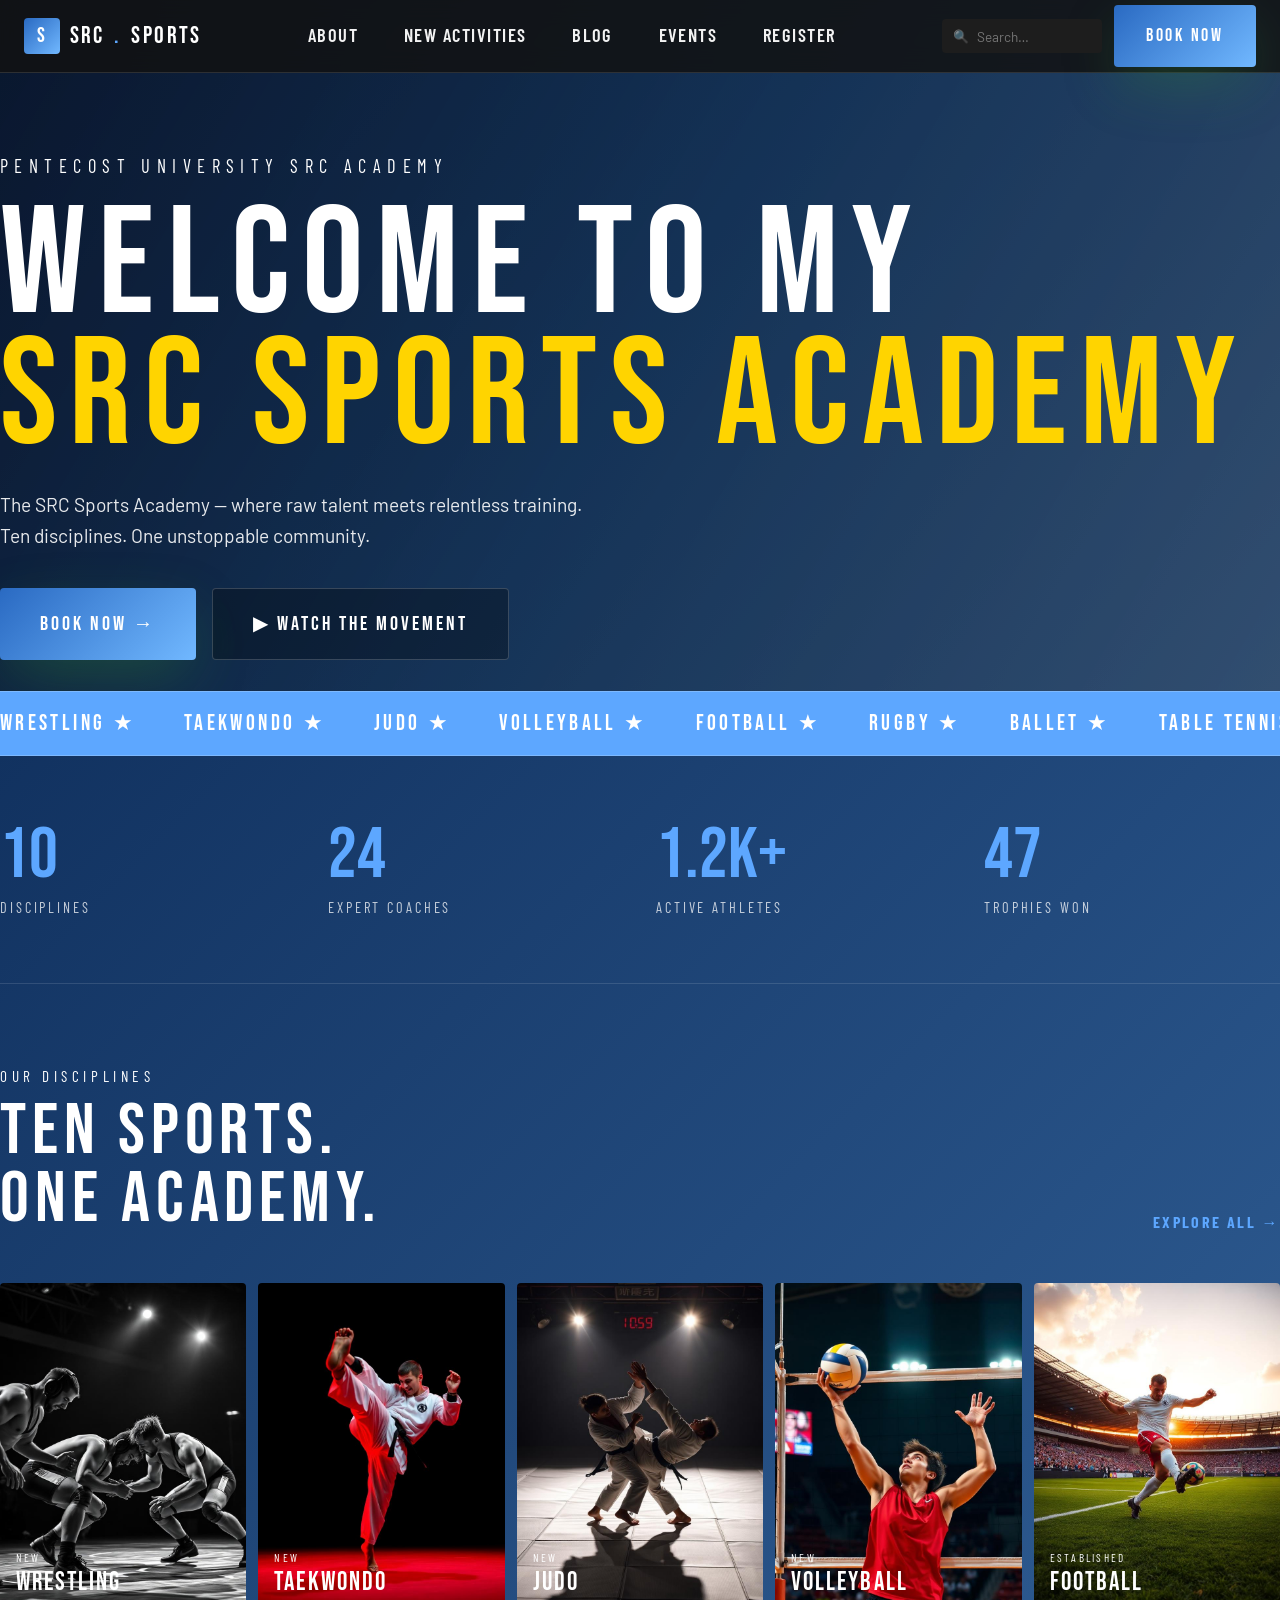
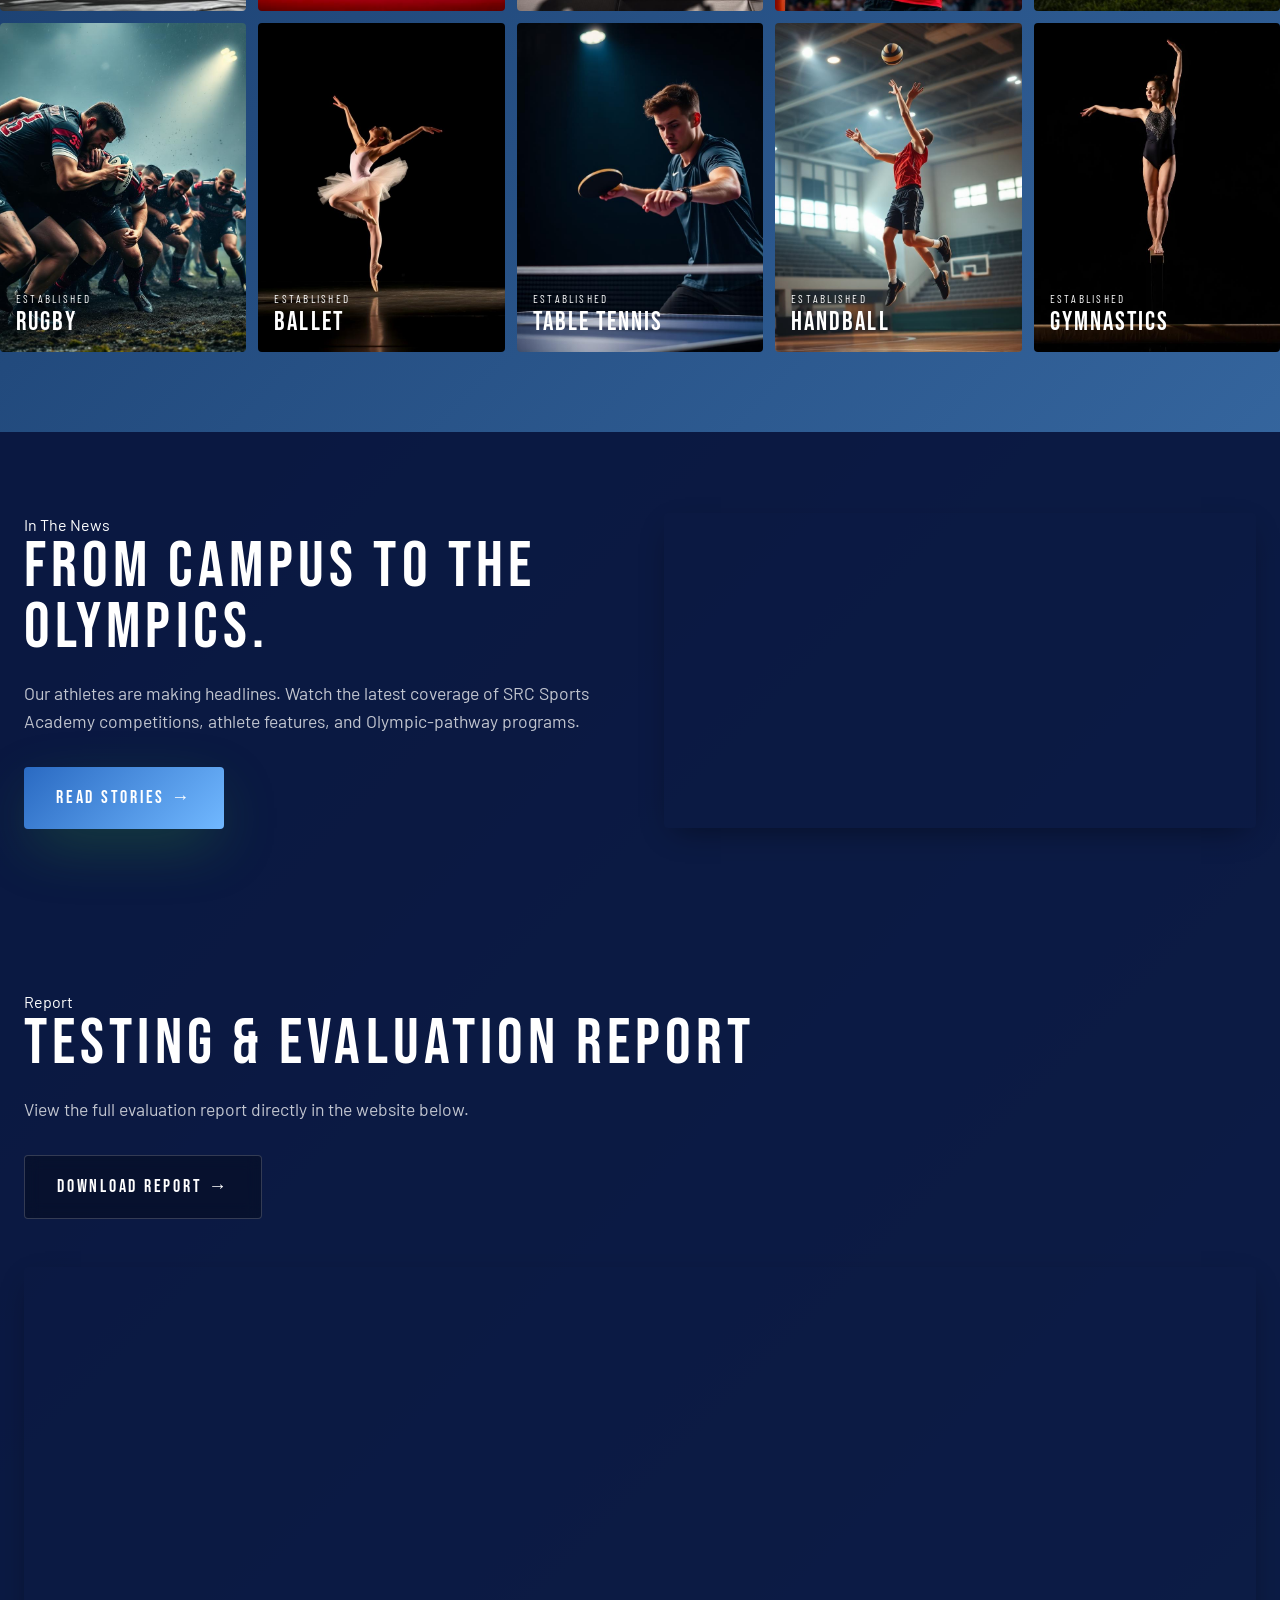
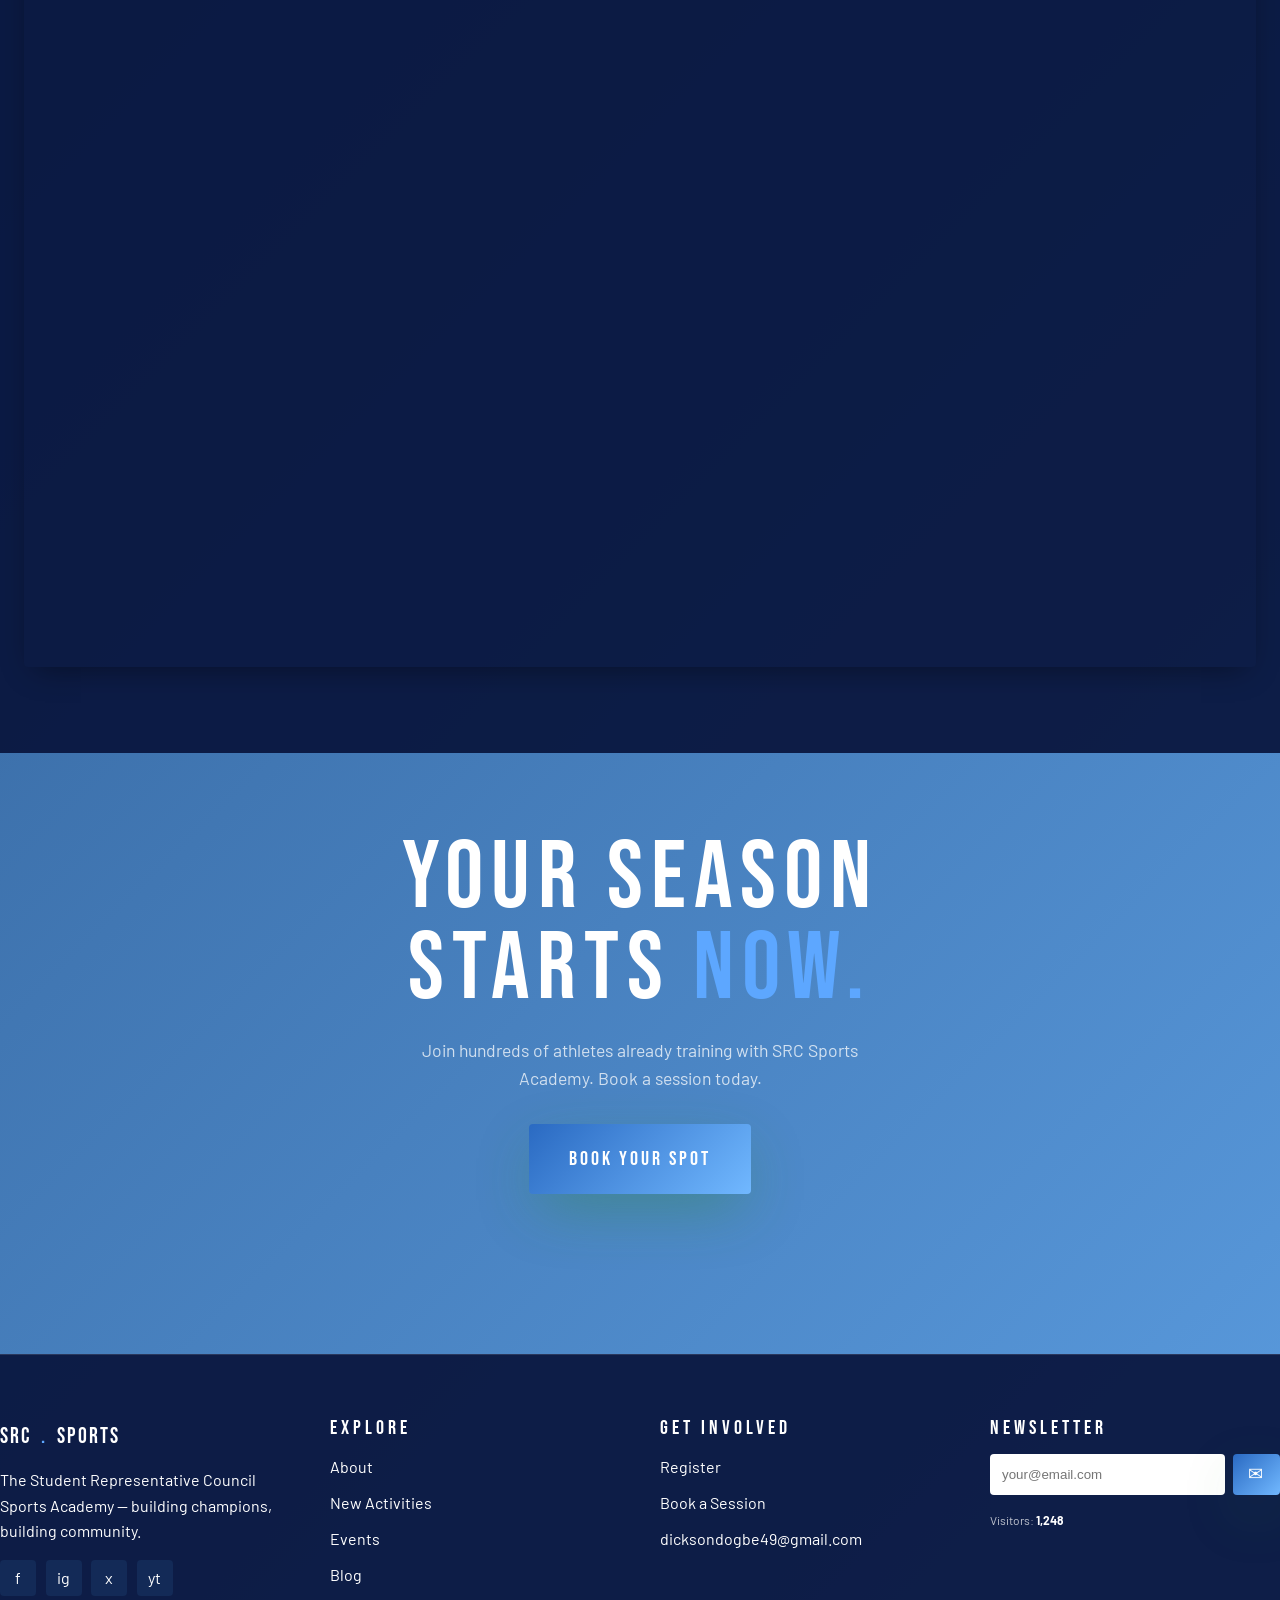
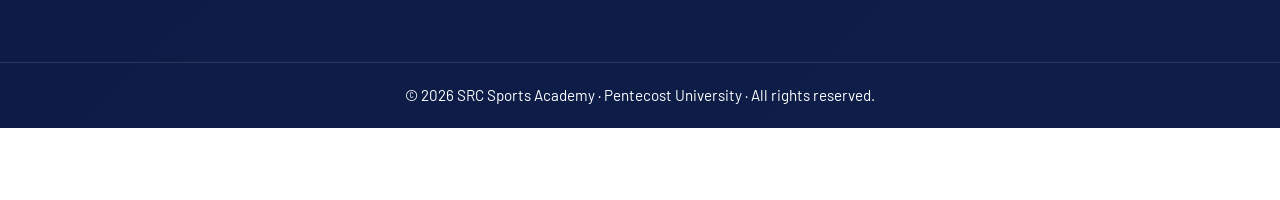
==== SRCACADEMY/index.html @ 178fb541 "Add files via upload" ====
<!DOCTYPE html>
<html lang="en">
<head>
<meta charset="UTF-8">
<meta name="viewport" content="width=device-width, initial-scale=1.0">
<title>SRC Sports Academy — Built for Champions</title>
<meta name="description" content="Ten disciplines. One unstoppable community. Train with SRC Sports Academy at Pentecost University.">
<link rel="stylesheet" href="styles.css">
</head>
<body>

<header class="nav">
  <div class="container nav-inner">
    <a href="index.html" class="logo"><span class="logo-mark">S</span>SRC<span class="dot">.</span>SPORTS</a>
    <nav class="nav-links" aria-label="Primary navigation">
      
      <a href="about.html">About</a>
      <a href="activities.html">New Activities</a>
      <a href="blog.html">Blog</a>
      <a href="events.html">Events</a>
      <a href="register.html">Register</a>
    </nav>
    <div class="nav-right">
      <form class="search-form search-box"><input type="search" placeholder="Search…" aria-label="Search site"></form>
      <a href="book.html" class="btn btn-primary">Book Now</a>
      <button class="hamburger" aria-label="Open menu" aria-expanded="false" aria-controls="mobile-menu">☰</button>
    </div>
  </div>
  <div class="mobile-menu" id="mobile-menu">
    <a href="about.html">About</a><a href="activities.html">New Activities</a>
    <a href="blog.html">Blog</a><a href="events.html">Events</a><a href="register.html">Register</a>
    <a href="book.html" class="btn btn-primary">Book Now</a>
  </div>
</header>

<main>
<section class="hero">
  <iframe class="bg" width="100%" height="100%" src="https://www.youtube.com/embed/mai8kYTxXQQ?si=MRaNO6409e7g4KcK" title="YouTube video player" frameborder="0" allow="accelerometer; autoplay; clipboard-write; encrypted-media; gyroscope; picture-in-picture; web-share" referrerpolicy="strict-origin-when-cross-origin" allowfullscreen style="position:absolute;inset:0;border:none"></iframe>
  <div class="overlay"></div><div class="overlay2"></div>
  <div class="container hero-content">
    <p class="eyebrow fade-up">Pentecost University SRC Academy</p>
    <h1 class="fade-up d1">WELCOME TO MY<br><span class="accent">SRC SPORTS ACADEMY</span></h1>
    <p class="lead fade-up d2">The SRC Sports Academy — where raw talent meets relentless training. Ten disciplines. One unstoppable community.</p>
    <div class="hero-actions fade-up d3">
      <a href="book.html" class="btn btn-primary btn-lg">Book Now →</a>
      <a href="activities.html" class="btn btn-outline btn-lg">▶ Watch the Movement</a>
    </div>
  </div>
  <div class="marquee">
    <div class="marquee-track">
      <span>WRESTLING <span class="star">★</span></span><span>TAEKWONDO <span class="star">★</span></span>
      <span>JUDO <span class="star">★</span></span><span>VOLLEYBALL <span class="star">★</span></span>
      <span>FOOTBALL <span class="star">★</span></span><span>RUGBY <span class="star">★</span></span>
      <span>BALLET <span class="star">★</span></span><span>TABLE TENNIS <span class="star">★</span></span>
      <span>HANDBALL <span class="star">★</span></span><span>GYMNASTICS <span class="star">★</span></span>
      <span>WRESTLING <span class="star">★</span></span><span>TAEKWONDO <span class="star">★</span></span>
      <span>JUDO <span class="star">★</span></span><span>VOLLEYBALL <span class="star">★</span></span>
      <span>FOOTBALL <span class="star">★</span></span><span>RUGBY <span class="star">★</span></span>
      <span>BALLET <span class="star">★</span></span><span>TABLE TENNIS <span class="star">★</span></span>
      <span>HANDBALL <span class="star">★</span></span><span>GYMNASTICS <span class="star">★</span></span>
    </div>
    
  </div>
</section>

<section class="container stats">
  <div class="stat"><div class="num">10</div><div class="lbl">Disciplines</div></div>
  <div class="stat"><div class="num">24</div><div class="lbl">Expert Coaches</div></div>
  <div class="stat"><div class="num">1.2K+</div><div class="lbl">Active Athletes</div></div>
  <div class="stat"><div class="num">47</div><div class="lbl">Trophies Won</div></div>
</section>

<section class="container block">
  <div class="section-head">
    <div>
      <p class="small">Our Disciplines</p>
      <h2>TEN SPORTS.<br>ONE ACADEMY.</h2>
    </div>
    <a href="activities.html" class="more">Explore All →</a>
  </div>
  <div class="sports-grid">
    <article class="sport-card"><img src="images/sport-wrestling.jpg" alt="Wrestling"><div class="overlay"></div><div class="meta"><span class="tag">New</span><h3>Wrestling</h3></div></article>
    <article class="sport-card"><img src="images/sport-taekwondo.jpg" alt="Taekwondo"><div class="overlay"></div><div class="meta"><span class="tag">New</span><h3>Taekwondo</h3></div></article>
    <article class="sport-card"><img src="images/sport-judo.jpg" alt="Judo"><div class="overlay"></div><div class="meta"><span class="tag">New</span><h3>Judo</h3></div></article>
    <article class="sport-card"><img src="images/sport-volleyball.jpg" alt="Volleyball"><div class="overlay"></div><div class="meta"><span class="tag">New</span><h3>Volleyball</h3></div></article>
    <article class="sport-card"><img src="images/sport-football.jpg" alt="Football"><div class="overlay"></div><div class="meta"><span class="tag">Established</span><h3>Football</h3></div></article>
    <article class="sport-card"><img src="images/sport-rugby.jpg" alt="Rugby"><div class="overlay"></div><div class="meta"><span class="tag">Established</span><h3>Rugby</h3></div></article>
    <article class="sport-card"><img src="images/sport-ballet.jpg" alt="Ballet"><div class="overlay"></div><div class="meta"><span class="tag">Established</span><h3>Ballet</h3></div></article>
    <article class="sport-card"><img src="images/sport-tabletennis.jpg" alt="Table Tennis"><div class="overlay"></div><div class="meta"><span class="tag">Established</span><h3>Table Tennis</h3></div></article>
    <article class="sport-card"><img src="images/sport-handball.jpg" alt="Handball"><div class="overlay"></div><div class="meta"><span class="tag">Established</span><h3>Handball</h3></div></article>
    <article class="sport-card"><img src="images/sport-gymnastics.jpg" alt="Gymnastics"><div class="overlay"></div><div class="meta"><span class="tag">Established</span><h3>Gymnastics</h3></div></article>
  </div>
</section>

<section class="media">
  <div class="container media-grid">
    <div>
      <p class="small" >In The News</p>
      <h2 >FROM CAMPUS TO THE OLYMPICS.</h2>
      <p class="media-copy">Our athletes are making headlines. Watch the latest coverage of SRC Sports Academy competitions, athlete features, and Olympic-pathway programs.</p>
      <a href="blog.html" class="btn btn-primary">Read Stories →</a>
    </div>
    <iframe width="560" height="315" src="https://www.youtube.com/embed/mai8kYTxXQQ?si=MRaNO6409e7g4KcK" title="YouTube video player" frameborder="0" allow="accelerometer; autoplay; clipboard-write; encrypted-media; gyroscope; picture-in-picture; web-share" referrerpolicy="strict-origin-when-cross-origin" allowfullscreen></iframe>
  </div>
</section>

<section class="media pdf-section">
  <div class="container media-grid">
    <div>
      <p class="small">Report</p>
      <h2>TESTING &amp; EVALUATION REPORT</h2>
      <p class="media-copy">View the full evaluation report directly in the website below.</p>
      <a href="TESTING%20%26%20EVALUATION%20REPORT.pdf" class="btn btn-outline" download>Download Report →</a>
    </div>
    <div class="pdf-wrapper">
      <iframe src="TESTING%20%26%20EVALUATION%20REPORT.pdf" title="Testing & Evaluation Report" allowfullscreen></iframe>
    </div>
  </div>
</section>

<section class="container cta">
  <h2>YOUR SEASON<br>STARTS <span class="accent">NOW.</span></h2>
  <p class="cta-copy">Join hundreds of athletes already training with SRC Sports Academy. Book a session today.</p>
  <a href="book.html" class="btn btn-primary btn-lg">Book Your Spot</a>
</section>
</main>

<footer class="footer">
  <div class="container footer-inner">
    <div>
      <div class="logo">SRC<span class="dot">.</span>SPORTS</div>
      <p class="footer-copy">The Student Representative Council Sports Academy — building champions, building community.</p>
      <div class="socials"><a href="#">f</a><a href="#">ig</a><a href="#">x</a><a href="#">yt</a></div>
    </div>
    <div><h4>Explore</h4><ul><li><a href="about.html">About</a></li><li><a href="activities.html">New Activities</a></li><li><a href="events.html">Events</a></li><li><a href="blog.html">Blog</a></li></ul></div>
    <div><h4>Get Involved</h4><ul><li><a href="register.html">Register</a></li><li><a href="book.html">Book a Session</a></li><li><a href="mailto:hello@srcsports.edu">dicksondogbe49@gmail.com</a></li></ul></div>
    <div>
      <h4>Newsletter</h4>
      <form class="newsletter"><label class="sr-only" for="newsletter-home">Email address</label><input id="newsletter-home" type="email" required placeholder="your@email.com"><button class="btn btn-primary" aria-label="Subscribe to newsletter">✉</button></form>
      <p class="visitor-info">Visitors: <span id="visitor-count">1,247</span></p>
    </div>
  </div>
  <div class="copyright">© 2026 SRC Sports Academy · Pentecost University · All rights reserved.</div>
</footer>

<script src="script.js"></script>
</body>
</html>
---- SRCACADEMY/styles.css ----
@import url('https://fonts.googleapis.com/css2?family=Bebas+Neue&family=Barlow:wght@300;400;500;600;700;800;900&family=Barlow+Condensed:wght@400;600;700;800&display=swap');

:root{
  --bg:linear-gradient(135deg,#07234e,#5c9ee2);
  --card:rgba(8,20,60,.92);
  --muted:#132a57;
  --border:rgba(255,255,255,.12);
  --fg:#ffffff;
  --fg-dim:rgba(255,255,255,.75);
  --primary:#5da7ff;
  --primary-glow:#8dc7ff;
  --secondary:#ffffff;
  --grad-primary:linear-gradient(135deg,#2a6ac2,#71b8ff);
  --grad-hero:linear-gradient(120deg,rgba(4,22,58,.85) 0%,rgba(25,95,170,.45) 50%,rgba(133,190,255,.4) 100%);
  --shadow-bold:0 20px 60px -10px rgba(46,136,55,.45);
  --shadow-card:0 10px 30px -10px rgba(0,0,0,.45);
}
*{box-sizing:border-box;margin:0;padding:0}
html{scroll-behavior:smooth}
body{background:var(--bg);color:var(--fg);font-family:'Barlow',system-ui,sans-serif;line-height:1.6;-webkit-font-smoothing:antialiased}
h1,h2,h3,h4,.display{font-family:'Bebas Neue',sans-serif;letter-spacing:.08em;line-height:.95;font-weight:400;text-transform:uppercase}
.condensed{font-family:'Barlow Condensed',sans-serif}
img{max-width:100%;display:block}
a{color:inherit;text-decoration:none}
.sr-only{position:absolute;width:1px;height:1px;padding:0;margin:-1px;overflow:hidden;clip:rect(0,0,0,0);white-space:nowrap;border:0}
.container{max-width:1280px;margin:0 auto;padding:0 1.5rem}
.btn{display:inline-flex;align-items:center;gap:.5rem;padding:1rem 2rem;font-family:'Bebas Neue',sans-serif;letter-spacing:.15em;font-size:1.15rem;border:none;cursor:pointer;border-radius:4px;transition:all .3s ease;text-transform:uppercase}
.btn-primary{background:var(--grad-primary);color:#ffffff;box-shadow:var(--shadow-bold)}
.btn-primary:hover{opacity:.9;transform:translateY(-2px)}
.btn-outline{background:rgba(0,0,0,.3);color:var(--fg);border:1px solid rgba(255,255,255,.18);backdrop-filter:blur(8px)}
.btn-outline:hover{border-color:var(--primary);color:var(--primary)}
.btn-lg{padding:1.2rem 2.5rem;font-size:1.25rem}

.mobile-menu .btn{margin-top:1rem}
.eyebrow.eyebrow-primary{color:var(--primary)}
.footer .logo{font-size:1.4rem;margin-bottom:.75rem}
.newsletter{display:flex;gap:.5rem}
.newsletter input{flex:1;background:#ffffff;border:none;padding:.55rem .75rem;border-radius:4px;color:var(--fg)}
.newsletter button{padding:.55rem .9rem}
.visitor-info{font-size:.75rem;color:var(--fg-dim);margin-top:1rem}
#visitor-count{color:var(--secondary);font-weight:700}
.media h2{font-size:clamp(2.5rem,6vw,4rem);margin-bottom:1.25rem}
.media .media-copy{color:var(--fg-dim);font-size:1.1rem;margin-bottom:2rem}
.cta .cta-copy{margin-top:1.25rem;color:var(--fg-dim);font-size:1.1rem;max-width:500px;margin-left:auto;margin-right:auto}
.cta .btn{margin-top:2rem}
.btn-full{width:100%}
.success.hidden{display:none}
.success-message{max-width:640px;margin:0 auto 1.5rem}
.footer-copy{color:var(--fg-dim);font-size:.9rem}

/* NAV */
header.nav{position:fixed;top:0;left:0;right:0;z-index:50;background:rgba(18,18,18,.85);backdrop-filter:blur(12px);border-bottom:1px solid var(--border)}
.nav-inner{display:flex;align-items:center;justify-content:space-between;height:72px}
.logo{display:flex;align-items:center;gap:.6rem;font-family:'Bebas Neue',sans-serif;font-size:1.5rem;letter-spacing:.1em}
.logo-mark{width:36px;height:36px;background:var(--grad-primary);display:grid;place-items:center;border-radius:4px;font-size:1.3rem;color:#ffffff}
.logo .dot{color:var(--primary)}
.nav-links{display:flex;gap:.55rem;align-items:center}
.nav-links a{font-family:'Barlow Condensed',sans-serif;font-weight:600;text-transform:uppercase;letter-spacing:.08em;font-size:1.15rem;padding:.85rem 1.15rem;color:rgba(255,255,255,0.95);transition:color .3s}
.nav-links a:hover,.nav-links a.active{color:var(--primary)}
.nav-right{display:flex;align-items:center;gap:.75rem}
.search-box{position:relative}
.search-box input{background:#1d1d1d;border:none;padding:.55rem .9rem .55rem 2.2rem;border-radius:4px;color:var(--fg);width:160px;font-family:inherit;font-size:.85rem;transition:width .3s}
.search-box input:focus{outline:2px solid var(--primary);width:220px}
.search-box::before{content:"🔍";position:absolute;left:.7rem;top:50%;transform:translateY(-50%);font-size:.8rem;opacity:.6}
.hamburger{display:none;background:none;border:none;color:var(--fg);font-size:1.6rem;cursor:pointer;padding:.5rem}
.mobile-menu{display:none;border-top:1px solid var(--border);background:var(--bg);padding:1rem 1.5rem}
.mobile-menu.open{display:block}
.mobile-menu a{display:block;padding:1rem 0;font-family:'Barlow Condensed',sans-serif;text-transform:uppercase;font-weight:600;letter-spacing:.08em;font-size:1.1rem;color:rgba(255,255,255,0.95)}
.mobile-menu a.active{color:var(--primary)}

/* HERO */
.hero{position:relative;height:92vh;min-height:620px;overflow:hidden;margin-top:-72px}
.hero img.bg,.hero video.bg{position:absolute;inset:0;width:100%;height:100%;object-fit:cover}
.hero .overlay{position:absolute;inset:0;background:var(--grad-hero)}
.hero .overlay2{position:absolute;inset:0;background:rgba(18,18,18,.4)}
.hero-content{position:relative;height:100%;display:flex;flex-direction:column;justify-content:flex-end;padding:8rem 0 6rem;z-index:2}
.eyebrow{font-family:'Barlow Condensed',sans-serif;text-transform:uppercase;letter-spacing:.35em;color:var(--secondary);font-size:1.15rem;margin-bottom:1.25rem}
.hero h1{font-size:clamp(4.5rem,12vw,11rem);line-height:.85}
.hero h1 .accent{color:#ffd400}
.hero p.lead{margin-top:1.75rem;max-width:600px;font-size:1.2rem;color:rgba(255, 255, 255, 0.9)}
.hero-actions{margin-top:2.25rem;display:flex;flex-wrap:wrap;gap:1rem}

/* MARQUEE */
.marquee{position:absolute;bottom:0;left:0;right:0;background:var(--primary);color:#ffffff;padding:.85rem 0;overflow:hidden;border-top:1px solid rgba(255,255,255,.2);border-bottom:1px solid rgba(255,255,255,.2);z-index:3}
.marquee-track{display:flex;gap:3rem;white-space:nowrap;animation:marquee 30s linear infinite;font-family:'Bebas Neue',sans-serif;font-size:1.4rem;letter-spacing:.15em}
.marquee-track span.star{color:var(--secondary)}
@keyframes marquee{from{transform:translateX(0)}to{transform:translateX(-50%)}}

/* PAGE HEADER */
.page-header{padding:5rem 0;border-bottom:1px solid var(--border)}
.page-header h1{font-size:clamp(3rem,8vw,6rem)}
.page-header .sub{margin-top:1.25rem;font-size:1.22rem;color:#ffffff;max-width:640px}
.centered-header{display:flex;flex-direction:column;align-items:center;text-align:center}
.centered-header h1{color:#ffd400;font-size:clamp(4rem,9vw,7rem)}
.centered-header .sub{max-width:760px}

/* SECTIONS */
section.block{padding:5rem 0}
.section-head{display:flex;flex-wrap:wrap;justify-content:space-between;align-items:flex-end;gap:1.5rem;margin-bottom:3rem}
.section-head h2{font-size:clamp(2.5rem,6vw,4.5rem)}
.section-head .small{font-family:'Barlow Condensed',sans-serif;text-transform:uppercase;letter-spacing:.3em;color:#ffffff;font-size:.95rem;margin-bottom:.6rem}
.section-head .more{color:var(--primary);font-family:'Barlow Condensed',sans-serif;font-weight:700;text-transform:uppercase;letter-spacing:.15em}

/* STATS */
.stats{display:grid;grid-template-columns:repeat(2,1fr);gap:2rem;padding:4rem 0;border-bottom:1px solid var(--border)}
.stat .num{font-family:'Bebas Neue',sans-serif;font-size:4.5rem;color:var(--primary);line-height:1}
.stat .lbl{font-family:'Barlow Condensed',sans-serif;text-transform:uppercase;letter-spacing:.2em;color:var(--fg-dim);margin-top:.25rem;font-size:.9rem}
@media(min-width:768px){.stats{grid-template-columns:repeat(4,1fr)}}

/* SPORTS GRID */
.sports-grid{display:grid;grid-template-columns:repeat(2,1fr);gap:.75rem}
@media(min-width:768px){.sports-grid{grid-template-columns:repeat(3,1fr)}}
@media(min-width:1024px){.sports-grid{grid-template-columns:repeat(5,1fr)}}
.sport-card{position:relative;aspect-ratio:3/4;overflow:hidden;border-radius:4px;cursor:pointer}
.sport-card img{position:absolute;inset:0;width:100%;height:100%;object-fit:cover;transition:transform .5s}
.sport-card:hover img{transform:scale(1.1)}
.sport-card .overlay{position:absolute;inset:0;background:linear-gradient(to top,var(--bg),rgba(255, 255, 255, 0.4) 50%,transparent)}
.sport-card .meta{position:absolute;inset:0;padding:1rem;display:flex;flex-direction:column;justify-content:flex-end}
.sport-card .tag{font-family:'Barlow Condensed',sans-serif;font-size:.7rem;color:var(--secondary);text-transform:uppercase;letter-spacing:.2em}
.sport-card h3{font-size:1.6rem;margin-top:.25rem}

/* MEDIA SECTION */
.media{background:var(--card);padding:5rem 0}
.media-grid{display:grid;gap:3rem;align-items:center}
@media(min-width:1024px){.media-grid{grid-template-columns:1fr 1fr}}
.media iframe,.media video{width:100%;aspect-ratio:16/9;border:none;border-radius:4px;box-shadow:var(--shadow-card)}
.media video{min-height:600px}
.pdf-section .media-grid{grid-template-columns:1fr;align-items:start}
.pdf-section .pdf-wrapper{width:100%}
.pdf-section iframe{width:100%;height:1000px;min-height:1000px;max-width:100%}

/* CTA */
.cta{padding:5rem 0;text-align:center}
.cta h2{font-size:clamp(3rem,8vw,6rem)}
.cta h2 .accent{color:var(--primary)}

/* CARDS (about, blog, events) */
.card-grid{display:grid;gap:1.5rem;grid-template-columns:1fr}
@media(min-width:768px){.card-grid{grid-template-columns:repeat(2,1fr)}}
@media(min-width:1024px){.card-grid.cols-3{grid-template-columns:repeat(3,1fr)}}
.card{background:var(--card);border:1px solid var(--border);border-radius:6px;overflow:hidden;transition:transform .3s,border-color .3s}
.card:hover{transform:translateY(-4px);border-color:var(--primary)}
.card img{width:100%;aspect-ratio:16/10;object-fit:cover}
.card-body{padding:1.5rem}
.card .tag{color:var(--secondary);font-family:'Barlow Condensed',sans-serif;text-transform:uppercase;letter-spacing:.2em;font-size:1rem}
.card h3{font-size:1.6rem;margin:.5rem 0}
.card p{color:var(--fg-dim);font-size:.95rem}

/* FORMS */
.form{max-width:640px;margin:0 auto;background:var(--card);padding:2.5rem;border-radius:6px;border:1px solid var(--border)}
.form-row{margin-bottom:1.25rem}
.form label{display:block;font-family:'Barlow Condensed',sans-serif;text-transform:uppercase;letter-spacing:.15em;font-size:.85rem;margin-bottom:.5rem;color:var(--fg-dim)}
.form input,.form select,.form textarea{width:100%;background:#ffffff;border:1px solid var(--border);color:#111;padding:.85rem 1rem;border-radius:4px;font-family:inherit;font-size:1rem}
.form select option{color:#111}
.form input:focus,.form select:focus,.form textarea:focus{outline:2px solid var(--primary);border-color:transparent}
.form .row-2{display:grid;gap:1rem;grid-template-columns:1fr}
@media(min-width:640px){.form .row-2{grid-template-columns:1fr 1fr}}
.captcha{display:flex;align-items:center;gap:1rem;background:#1d1d1d;padding:.85rem;border-radius:4px;margin-bottom:1.25rem}
.captcha .q{font-family:'Bebas Neue',sans-serif;font-size:1.4rem;color:var(--secondary)}
.captcha input{max-width:100px}
.robot-check-panel{display:flex;justify-content:space-between;flex-wrap:wrap;gap:1rem;background:rgba(255,255,255,.05);border:1px solid rgba(255,255,255,.12);border-radius:10px;padding:1rem;margin-bottom:1.25rem}
.robot-checkbox-label{display:flex;align-items:flex-start;gap:.9rem;flex:1;cursor:pointer}
.robot-checkbox-label input{position:absolute;opacity:0;width:0;height:0}
.robot-checkbox{width:28px;height:28px;border:2px solid rgba(255,255,255,.7);border-radius:8px;display:grid;place-items:center;transition:all .2s ease;background:rgba(255,255,255,.03)}
.robot-checkbox-label input:checked + .robot-checkbox{background:var(--primary);border-color:var(--primary)}
.robot-checkbox-label input:checked + .robot-checkbox::after{content:'✓';color:#ffffff;font-size:1rem}
.robot-title{font-family:'Barlow Condensed',sans-serif;font-weight:700;font-size:1rem;color:#ffffff}
.robot-subtext{font-size:.9rem;color:rgba(255,255,255,.75);margin-top:.25rem}
.robot-brand{display:flex;align-items:center;gap:1rem;background:rgba(255,255,255,.08);padding:.8rem 1rem;border-radius:10px;border:1px solid rgba(255,255,255,.12);min-width:220px}
.robot-brand-icon{width:44px;height:44px;background:#ffffff;color:#0a3c0f;display:grid;place-items:center;font-size:1.2rem;font-weight:700;border-radius:10px}
.robot-brand-title{font-family:'Bebas Neue',sans-serif;font-size:1rem;color:#ffffff;font-weight:700}
.robot-footer{font-size:.8rem;color:rgba(255,255,255,.65);margin-top:.2rem}
.success{background:rgba(76,175,80,.15);border:1px solid #4caf50;color:#a5d6a7;padding:1rem;border-radius:4px;margin-bottom:1rem;text-align:center}

/* FOOTER */
footer{background:var(--card);border-top:1px solid var(--border);margin-top:5rem;color:#ffffff}
.footer-inner{display:grid;gap:2.5rem;padding:4rem 0;grid-template-columns:1fr}
@media(min-width:768px){.footer-inner{grid-template-columns:repeat(4,1fr)}}
.footer h4{font-family:'Bebas Neue',sans-serif;color:#ffffff;font-size:1.25rem;letter-spacing:.2em;margin-bottom:1rem}
.footer ul{list-style:none}
.footer li{margin-bottom:.65rem;font-size:1rem}
.footer li a{color:inherit;transition:color .3s}
.footer li a:hover{color:var(--primary)}
.footer-copy{color:#ffffff;font-size:1rem}
.socials{display:flex;gap:.6rem;margin-top:1rem}
.socials a{width:36px;height:36px;background:var(--muted);display:grid;place-items:center;border-radius:4px;transition:background .3s;color:#ffffff}
.socials a:hover{background:var(--primary)}
.copyright{border-top:1px solid var(--border);padding:1.25rem 0;text-align:center;font-size:.95rem;color:#ffffff}

/* RESPONSIVE */
@media(max-width:1024px){
  .nav-links,.nav-right .search-box,.nav-right .btn{display:none}
  .hamburger{display:block}
}
.fade-up{opacity:0;transform:translateY(30px);animation:fadeUp .8s cubic-bezier(.65,0,.35,1) forwards}
.fade-up.d1{animation-delay:.1s}.fade-up.d2{animation-delay:.2s}.fade-up.d3{animation-delay:.3s}
@keyframes fadeUp{to{opacity:1;transform:translateY(0)}}
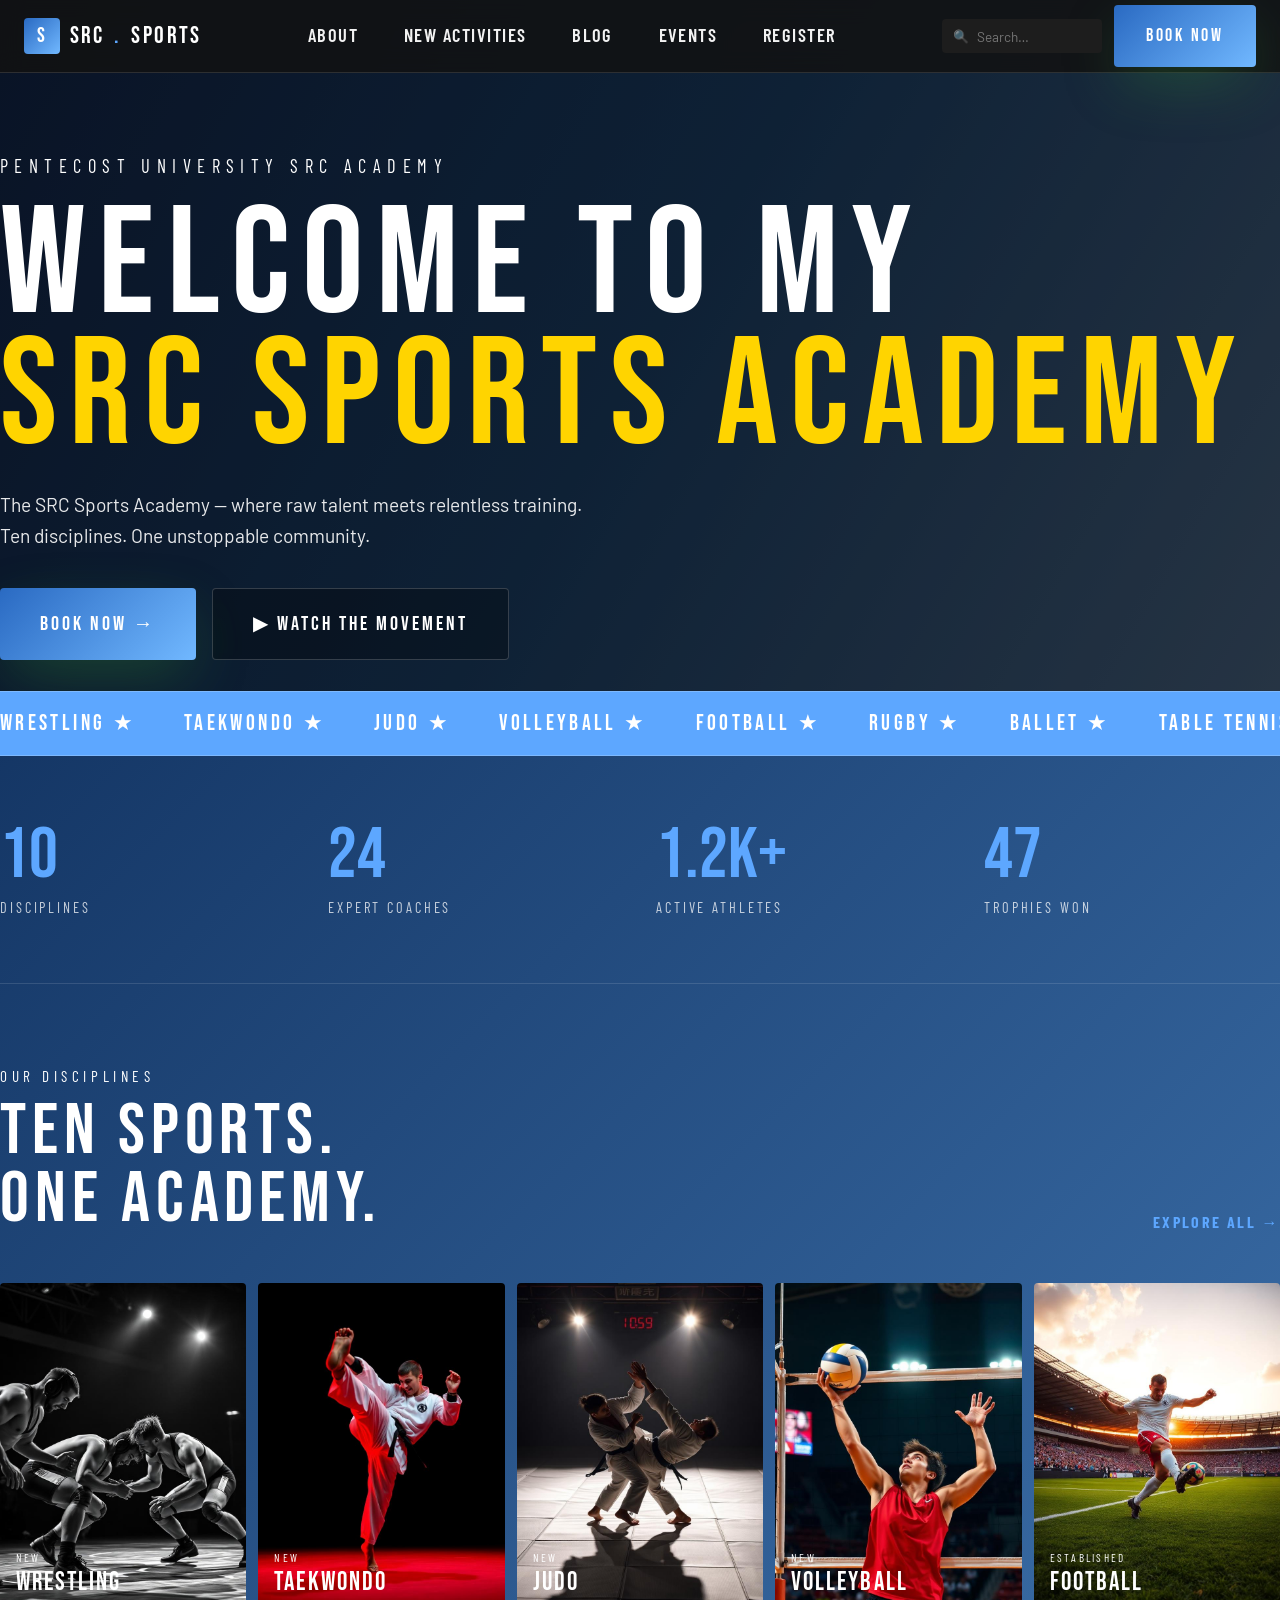
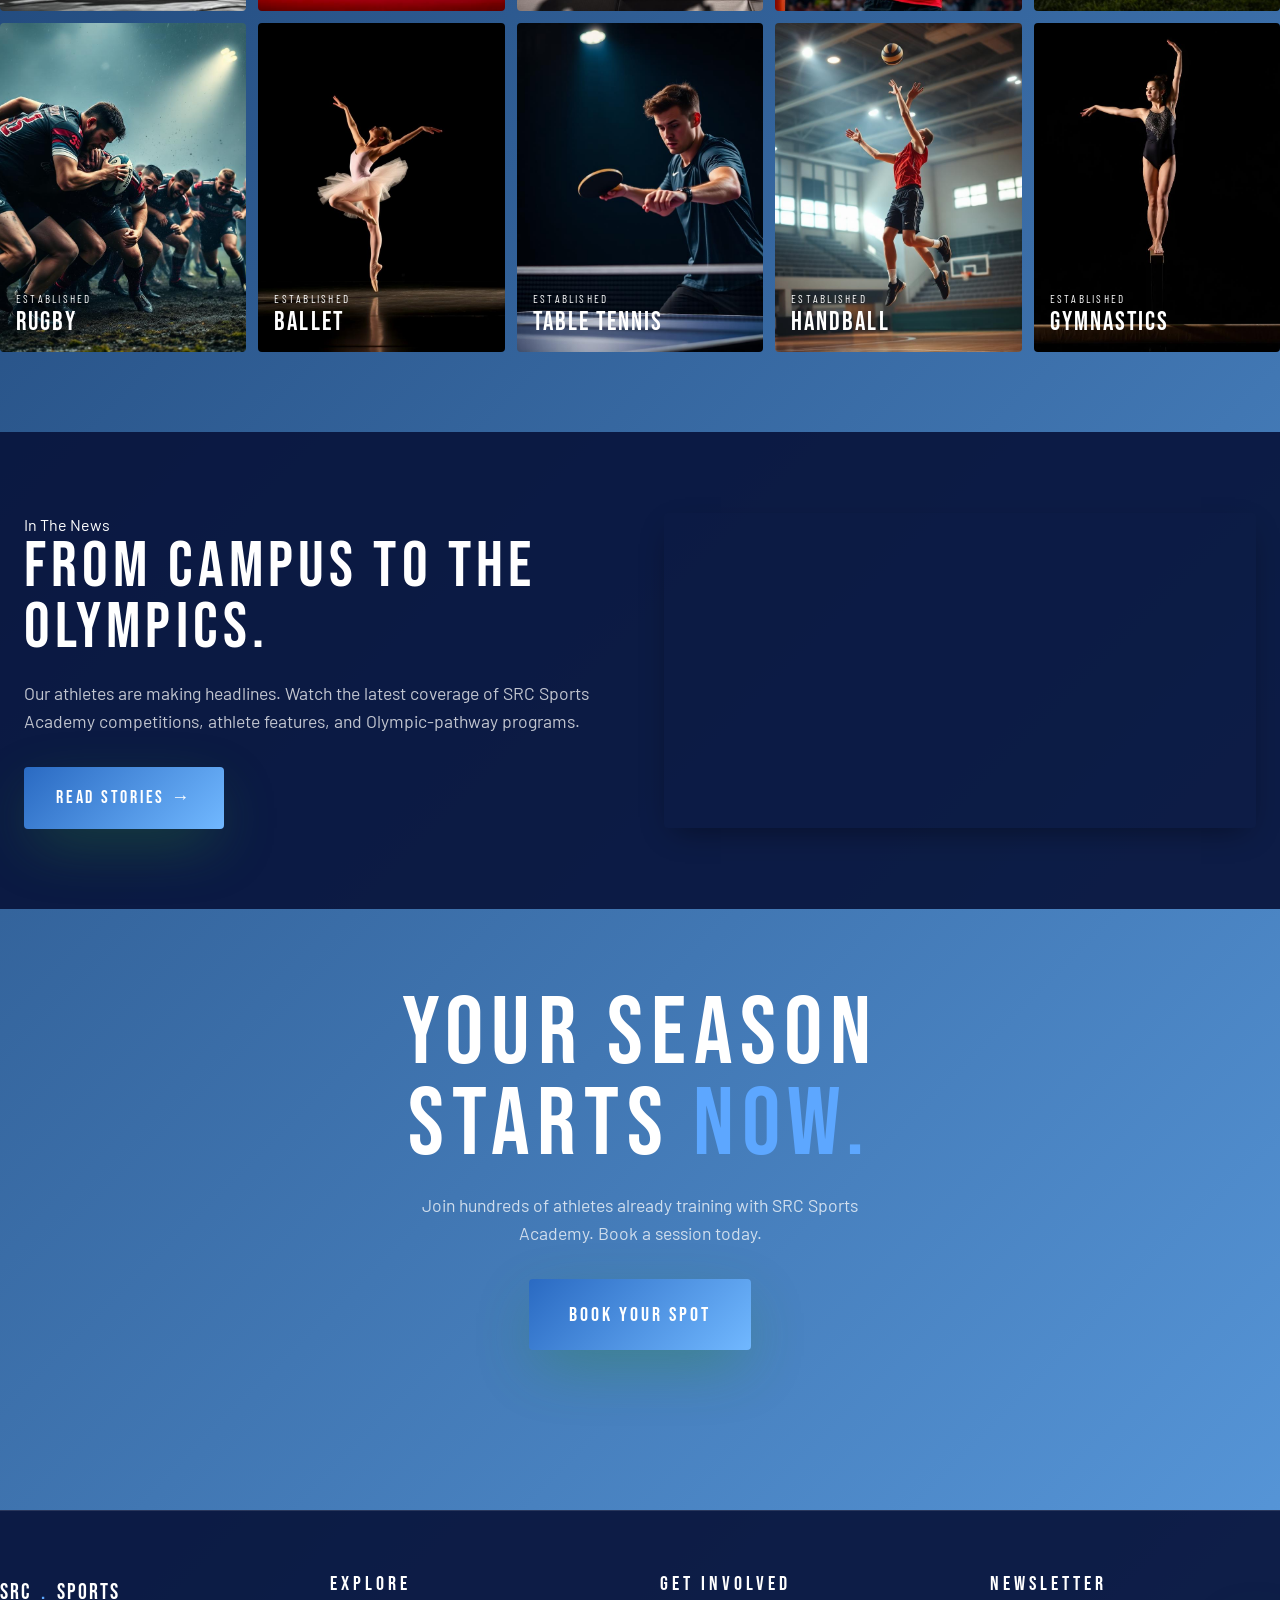
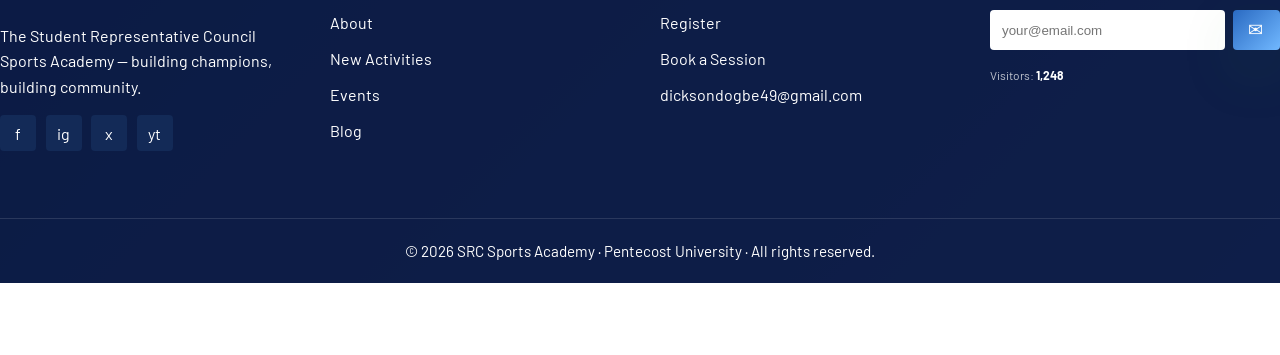
==== commit 3c37ec7e: "Add files via upload" ====
--- a/SRCACADEMY/index.html
+++ b/SRCACADEMY/index.html
@@ -35,7 +35,7 @@
 
 <main>
 <section class="hero">
-  <iframe class="bg" width="100%" height="100%" src="https://www.youtube.com/embed/mai8kYTxXQQ?si=MRaNO6409e7g4KcK" title="YouTube video player" frameborder="0" allow="accelerometer; autoplay; clipboard-write; encrypted-media; gyroscope; picture-in-picture; web-share" referrerpolicy="strict-origin-when-cross-origin" allowfullscreen style="position:absolute;inset:0;border:none"></iframe>
+  <iframe class="bg" src="https://www.youtube.com/embed/mai8kYTxXQQ?si=MRaNO6409e7g4KcK&autoplay=1&mute=1" title="YouTube video player" frameborder="0" allow="accelerometer; autoplay; clipboard-write; encrypted-media; gyroscope; picture-in-picture; web-share" referrerpolicy="strict-origin-when-cross-origin" allowfullscreen style="position:absolute;inset:0;border:none;width:100%;height:100%;z-index:0"></iframe>
   <div class="overlay"></div><div class="overlay2"></div>
   <div class="container hero-content">
     <p class="eyebrow fade-up">Pentecost University SRC Academy</p>
@@ -100,21 +100,7 @@
       <p class="media-copy">Our athletes are making headlines. Watch the latest coverage of SRC Sports Academy competitions, athlete features, and Olympic-pathway programs.</p>
       <a href="blog.html" class="btn btn-primary">Read Stories →</a>
     </div>
-    <iframe width="560" height="315" src="https://www.youtube.com/embed/mai8kYTxXQQ?si=MRaNO6409e7g4KcK" title="YouTube video player" frameborder="0" allow="accelerometer; autoplay; clipboard-write; encrypted-media; gyroscope; picture-in-picture; web-share" referrerpolicy="strict-origin-when-cross-origin" allowfullscreen></iframe>
-  </div>
-</section>
-
-<section class="media pdf-section">
-  <div class="container media-grid">
-    <div>
-      <p class="small">Report</p>
-      <h2>TESTING &amp; EVALUATION REPORT</h2>
-      <p class="media-copy">View the full evaluation report directly in the website below.</p>
-      <a href="TESTING%20%26%20EVALUATION%20REPORT.pdf" class="btn btn-outline" download>Download Report →</a>
-    </div>
-    <div class="pdf-wrapper">
-      <iframe src="TESTING%20%26%20EVALUATION%20REPORT.pdf" title="Testing & Evaluation Report" allowfullscreen></iframe>
-    </div>
+    <iframe width="560" height="315" src="https://www.youtube.com/embed/mai8kYTxXQQ?si=MRaNO6409e7g4KcK&autoplay=1&mute=1" title="YouTube video player" frameborder="0" allow="accelerometer; autoplay; clipboard-write; encrypted-media; gyroscope; picture-in-picture; web-share" referrerpolicy="strict-origin-when-cross-origin" allowfullscreen></iframe>
   </div>
 </section>
 
--- a/SRCACADEMY/styles.css
+++ b/SRCACADEMY/styles.css
@@ -70,9 +70,11 @@
 
 /* HERO */
 .hero{position:relative;height:92vh;min-height:620px;overflow:hidden;margin-top:-72px}
-.hero img.bg,.hero video.bg{position:absolute;inset:0;width:100%;height:100%;object-fit:cover}
-.hero .overlay{position:absolute;inset:0;background:var(--grad-hero)}
-.hero .overlay2{position:absolute;inset:0;background:rgba(18,18,18,.4)}
+.hero img.bg,.hero video.bg{position:absolute;inset:0;width:100%;height:100%;object-fit:cover;z-index:0}
+.hero iframe.bg{position:absolute;inset:0;width:100%;height:100%;border:none;z-index:0;background:#000}
+.hero iframe.bg[src]{display:block}
+.hero .overlay{position:absolute;inset:0;background:var(--grad-hero);z-index:1}
+.hero .overlay2{position:absolute;inset:0;background:rgba(18,18,18,.4);z-index:1}
 .hero-content{position:relative;height:100%;display:flex;flex-direction:column;justify-content:flex-end;padding:8rem 0 6rem;z-index:2}
 .eyebrow{font-family:'Barlow Condensed',sans-serif;text-transform:uppercase;letter-spacing:.35em;color:var(--secondary);font-size:1.15rem;margin-bottom:1.25rem}
 .hero h1{font-size:clamp(4.5rem,12vw,11rem);line-height:.85}
@@ -192,6 +194,144 @@
   .nav-links,.nav-right .search-box,.nav-right .btn{display:none}
   .hamburger{display:block}
 }
+
+/* MOBILE RESPONSIVE */
+@media(max-width:768px){
+  .container{padding:0 1rem}
+  
+  /* Hero */
+  .hero{height:70vh;min-height:500px}
+  .hero-content{padding:4rem 0 3rem}
+  .hero h1{font-size:clamp(2.5rem,8vw,4.5rem)}
+  .hero p.lead{font-size:1rem;max-width:100%}
+  .hero-actions{flex-direction:column;gap:0.75rem}
+  .hero-actions .btn{width:100%}
+  .marquee-track{font-size:1rem;gap:1.5rem}
+  
+  /* Nav */
+  .nav-inner{height:60px}
+  .logo{font-size:1.2rem}
+  .logo-mark{width:32px;height:32px;font-size:1rem}
+  
+  /* Buttons */
+  .btn{padding:0.85rem 1.5rem;font-size:1rem}
+  .btn-lg{padding:1rem 1.8rem;font-size:1.1rem}
+  
+  /* Section head */
+  .section-head{flex-direction:column;align-items:flex-start;gap:1rem}
+  .section-head .more{display:none}
+  
+  /* Stats */
+  .stats{grid-template-columns:repeat(2,1fr);gap:1.5rem;padding:2rem 0}
+  .stat .num{font-size:3rem}
+  .stat .lbl{font-size:0.8rem}
+  
+  /* Media section */
+  .media{padding:3rem 0}
+  .media-grid{gap:2rem}
+  .media h2{font-size:clamp(2rem,5vw,2.5rem);margin-bottom:1rem}
+  .media-grid {gap: 2rem;}
+  
+  /* CTA */
+  .cta{padding:3rem 0}
+  .cta h2{font-size:clamp(2rem,6vw,3rem)}
+  .cta .cta-copy{font-size:1rem}
+  
+  /* Page header */
+  .page-header{padding:3rem 0}
+  .page-header h1{font-size:clamp(2rem,6vw,3.5rem)}
+  .page-header .sub{font-size:1rem;margin-top:1rem}
+  
+  /* Block sections */
+  section.block{padding:3rem 0}
+  
+  /* Footer */
+  .footer-inner{grid-template-columns:1fr;gap:1.5rem;padding:2rem 0}
+  .footer h4{font-size:1rem;margin-bottom:0.75rem}
+  .footer li{font-size:0.9rem;margin-bottom:0.5rem}
+  .footer-copy{font-size:0.85rem}
+  .copyright{font-size:0.85rem;padding:1rem 0}
+  
+  /* Forms */
+  .form{padding:1.5rem}
+  .form-row{margin-bottom:1rem}
+  .form input,.form select,.form textarea{padding:0.75rem 0.9rem;font-size:0.95rem}
+  
+  /* Cards */
+  .card-grid{gap:1rem}
+  .card{border-radius:4px}
+  .card-body{padding:1rem}
+  .card h3{font-size:1.3rem}
+  .card p{font-size:0.9rem}
+}
+
+@media(max-width:480px){
+  .container{padding:0 0.75rem}
+  
+  /* Hero */
+  .hero{height:60vh;min-height:400px}
+  .hero-content{padding:2.5rem 0 2rem}
+  .hero h1{font-size:clamp(1.8rem,6vw,2.5rem)}
+  .hero p.lead{font-size:0.9rem}
+  .hero .eyebrow{font-size:0.9rem;margin-bottom:0.75rem}
+  .marquee-track{font-size:0.8rem;gap:1rem}
+  
+  /* Nav */
+  .nav-inner{height:56px}
+  .logo{font-size:1rem;gap:0.4rem}
+  .logo-mark{width:28px;height:28px;font-size:0.9rem}
+  
+  /* Buttons */
+  .btn{padding:0.75rem 1.25rem;font-size:0.95rem;letter-spacing:.1em}
+  .btn-lg{padding:0.9rem 1.5rem;font-size:1rem}
+  
+  /* Stats */
+  .stats{grid-template-columns:1fr;gap:1rem;padding:1.5rem 0}
+  .stat .num{font-size:2rem}
+  .stat .lbl{font-size:0.7rem}
+  
+  /* Media */
+  .media{padding:2rem 0}
+  .media h2{font-size:clamp(1.5rem,5vw,2rem)}
+  .media-grid{gap:1.5rem}
+  
+  /* CTA */
+  .cta{padding:2rem 0}
+  .cta h2{font-size:clamp(1.5rem,5vw,2rem)}
+  .cta .cta-copy{font-size:0.95rem}
+  
+  /* Page header */
+  .page-header{padding:2rem 0;border-bottom:none}
+  .page-header h1{font-size:clamp(1.5rem,5vw,2rem)}
+  .page-header .sub{font-size:0.9rem;margin-top:0.75rem}
+  
+  /* Block */
+  section.block{padding:2rem 0}
+  
+  /* Footer */
+  .footer-inner{gap:1rem;padding:1.5rem 0}
+  .footer h4{font-size:0.9rem;margin-bottom:0.5rem}
+  .footer li{font-size:0.85rem;margin-bottom:0.35rem}
+  .footer-copy{font-size:0.8rem}
+  .socials a{width:32px;height:32px;font-size:0.9rem}
+  .copyright{font-size:0.8rem;padding:0.75rem 0}
+  
+  /* Forms */
+  .form{padding:1.25rem}
+  .form label{font-size:0.8rem;margin-bottom:0.35rem}
+  .form input,.form select,.form textarea{padding:0.65rem 0.8rem;font-size:0.9rem}
+  
+  /* Cards */
+  .card h3{font-size:1.1rem}
+  .card p{font-size:0.85rem}
+  
+  /* Newsletter */
+  .newsletter{gap:0.35rem}
+  .newsletter input{padding:0.5rem 0.6rem;font-size:0.85rem}
+  .newsletter button{padding:0.5rem 0.7rem}
+  .visitor-info{font-size:0.7rem;margin-top:0.75rem}
+}
+
 .fade-up{opacity:0;transform:translateY(30px);animation:fadeUp .8s cubic-bezier(.65,0,.35,1) forwards}
 .fade-up.d1{animation-delay:.1s}.fade-up.d2{animation-delay:.2s}.fade-up.d3{animation-delay:.3s}
 @keyframes fadeUp{to{opacity:1;transform:translateY(0)}}
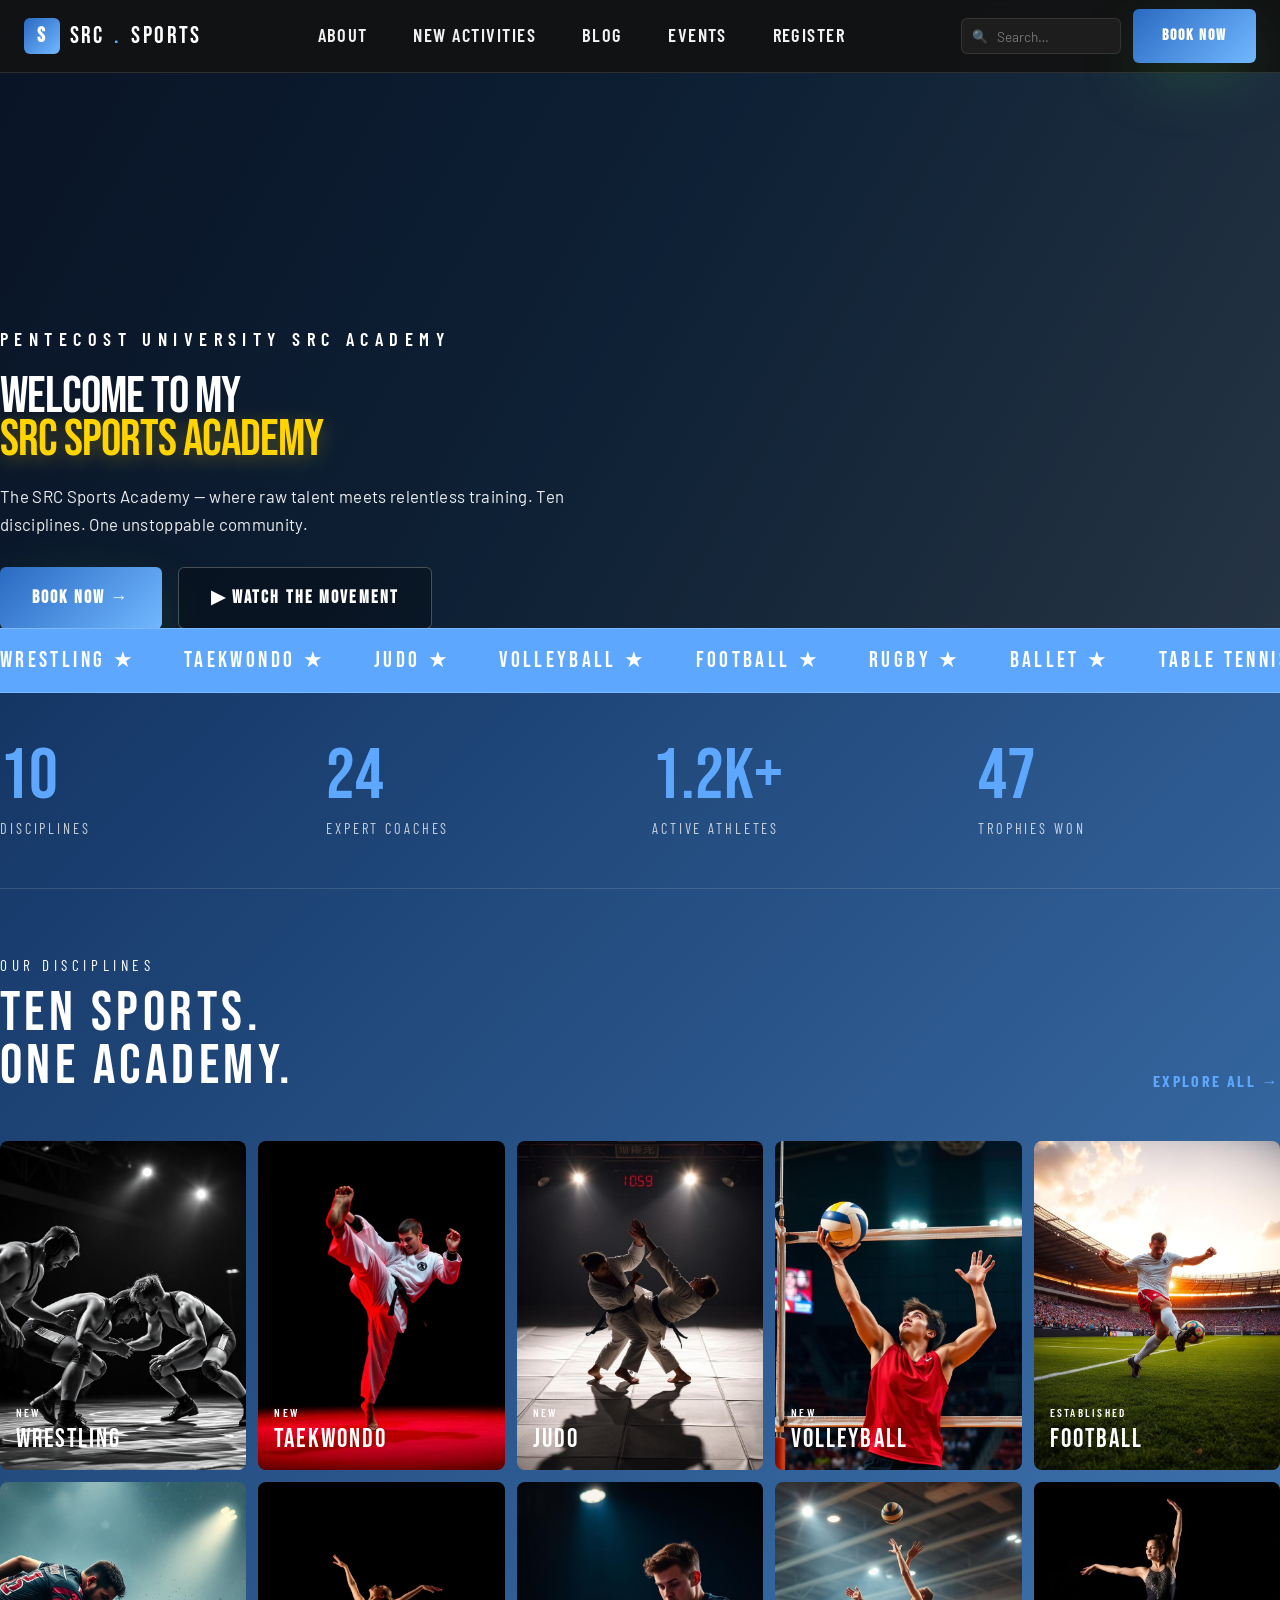
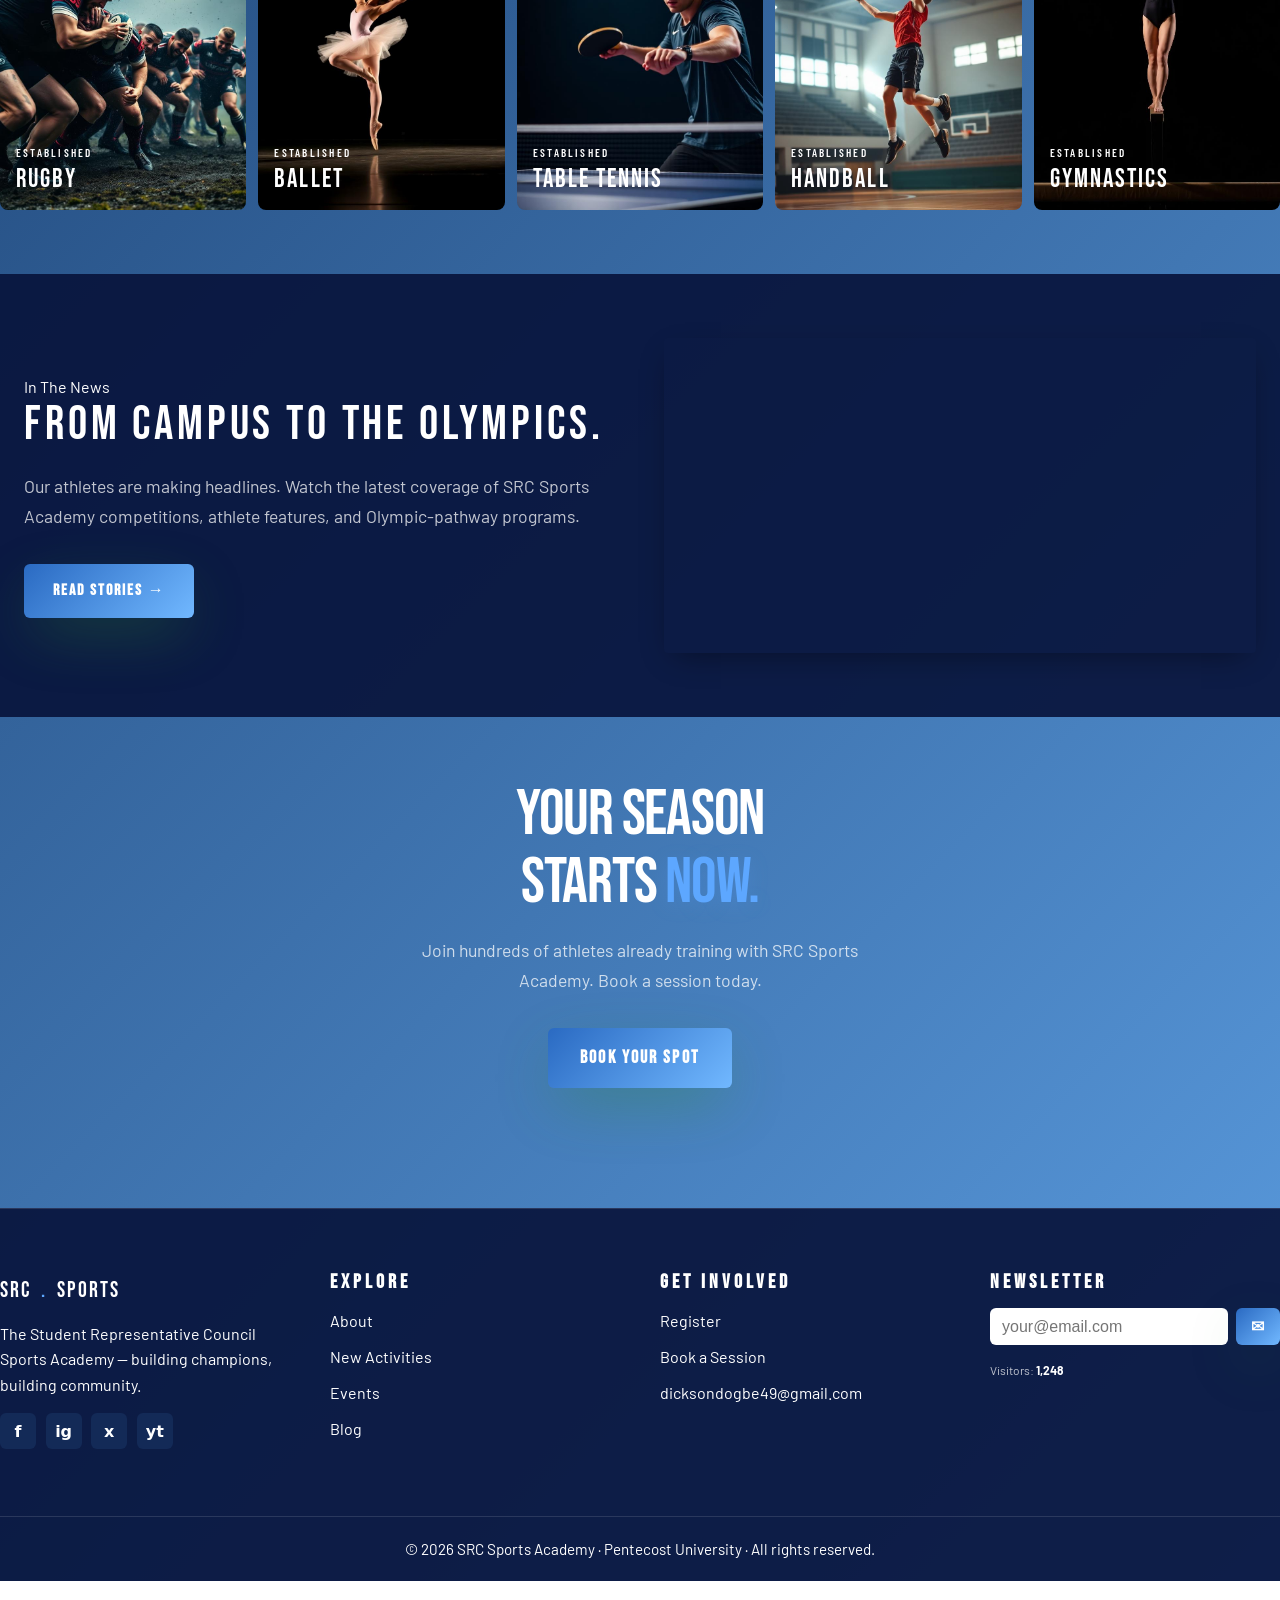
==== commit c1fa11e2: "uploaded successfully" ====
--- a/SRCACADEMY/index.html
+++ b/SRCACADEMY/index.html
@@ -2,7 +2,7 @@
 <html lang="en">
 <head>
 <meta charset="UTF-8">
-<meta name="viewport" content="width=device-width, initial-scale=1.0">
+<meta name="viewport" content="width=device-width, initial-scale=0.0">
 <title>SRC Sports Academy — Built for Champions</title>
 <meta name="description" content="Ten disciplines. One unstoppable community. Train with SRC Sports Academy at Pentecost University.">
 <link rel="stylesheet" href="styles.css">
--- a/SRCACADEMY/styles.css
+++ b/SRCACADEMY/styles.css
@@ -16,71 +16,75 @@
   --shadow-card:0 10px 30px -10px rgba(0,0,0,.45);
 }
 *{box-sizing:border-box;margin:0;padding:0}
-html{scroll-behavior:smooth}
-body{background:var(--bg);color:var(--fg);font-family:'Barlow',system-ui,sans-serif;line-height:1.6;-webkit-font-smoothing:antialiased}
+html{scroll-behavior:smooth;-webkit-text-size-adjust:100%}
+body{background:var(--bg);color:var(--fg);font-family:'Barlow',system-ui,sans-serif;line-height:1.6;-webkit-font-smoothing:antialiased;-moz-osx-font-smoothing:grayscale;min-height:100vh}
 h1,h2,h3,h4,.display{font-family:'Bebas Neue',sans-serif;letter-spacing:.08em;line-height:.95;font-weight:400;text-transform:uppercase}
 .condensed{font-family:'Barlow Condensed',sans-serif}
-img{max-width:100%;display:block}
+img{max-width:100%;display:block;height:auto}
 a{color:inherit;text-decoration:none}
 .sr-only{position:absolute;width:1px;height:1px;padding:0;margin:-1px;overflow:hidden;clip:rect(0,0,0,0);white-space:nowrap;border:0}
 .container{max-width:1280px;margin:0 auto;padding:0 1.5rem}
-.btn{display:inline-flex;align-items:center;gap:.5rem;padding:1rem 2rem;font-family:'Bebas Neue',sans-serif;letter-spacing:.15em;font-size:1.15rem;border:none;cursor:pointer;border-radius:4px;transition:all .3s ease;text-transform:uppercase}
+.btn{display:inline-flex;align-items:center;justify-content:center;gap:.5rem;padding:0.9rem 1.8rem;font-family:'Bebas Neue',sans-serif;letter-spacing:.12em;font-size:1rem;border:none;cursor:pointer;border-radius:6px;transition:all .3s ease;text-transform:uppercase;font-weight:600}
 .btn-primary{background:var(--grad-primary);color:#ffffff;box-shadow:var(--shadow-bold)}
-.btn-primary:hover{opacity:.9;transform:translateY(-2px)}
-.btn-outline{background:rgba(0,0,0,.3);color:var(--fg);border:1px solid rgba(255,255,255,.18);backdrop-filter:blur(8px)}
-.btn-outline:hover{border-color:var(--primary);color:var(--primary)}
-.btn-lg{padding:1.2rem 2.5rem;font-size:1.25rem}
+.btn-primary:hover{opacity:.85;transform:translateY(-2px);box-shadow:0 25px 70px -10px rgba(46,136,55,.5)}
+.btn-outline{background:rgba(0,0,0,.3);color:var(--fg);border:1.5px solid rgba(255,255,255,.25);backdrop-filter:blur(8px)}
+.btn-outline:hover{border-color:var(--primary);color:var(--primary);background:rgba(93,167,255,.1)}
+.btn-lg{padding:1rem 2rem;font-size:1.1rem}
 
 .mobile-menu .btn{margin-top:1rem}
 .eyebrow.eyebrow-primary{color:var(--primary)}
 .footer .logo{font-size:1.4rem;margin-bottom:.75rem}
 .newsletter{display:flex;gap:.5rem}
-.newsletter input{flex:1;background:#ffffff;border:none;padding:.55rem .75rem;border-radius:4px;color:var(--fg)}
-.newsletter button{padding:.55rem .9rem}
+.newsletter input{flex:1;background:#ffffff;border:none;padding:.55rem .75rem;border-radius:6px;color:var(--fg);font-size:1rem;transition:all .2s}
+.newsletter input:focus{outline:2px solid var(--primary);outline-offset:2px}
+.newsletter button{padding:.55rem .9rem;border-radius:6px}
 .visitor-info{font-size:.75rem;color:var(--fg-dim);margin-top:1rem}
 #visitor-count{color:var(--secondary);font-weight:700}
-.media h2{font-size:clamp(2.5rem,6vw,4rem);margin-bottom:1.25rem}
-.media .media-copy{color:var(--fg-dim);font-size:1.1rem;margin-bottom:2rem}
-.cta .cta-copy{margin-top:1.25rem;color:var(--fg-dim);font-size:1.1rem;max-width:500px;margin-left:auto;margin-right:auto}
+.media h2{font-size:clamp(1.8rem,5vw,3rem);margin-bottom:1.25rem;line-height:1.1}
+.media .media-copy{color:var(--fg-dim);font-size:1.1rem;margin-bottom:2rem;line-height:1.7}
+.cta .cta-copy{margin-top:1.25rem;color:var(--fg-dim);font-size:1.1rem;max-width:500px;margin-left:auto;margin-right:auto;line-height:1.7}
 .cta .btn{margin-top:2rem}
 .btn-full{width:100%}
 .success.hidden{display:none}
 .success-message{max-width:640px;margin:0 auto 1.5rem}
-.footer-copy{color:var(--fg-dim);font-size:.9rem}
+.footer-copy{color:var(--fg-dim);font-size:.9rem;line-height:1.6}
 
 /* NAV */
-header.nav{position:fixed;top:0;left:0;right:0;z-index:50;background:rgba(18,18,18,.85);backdrop-filter:blur(12px);border-bottom:1px solid var(--border)}
-.nav-inner{display:flex;align-items:center;justify-content:space-between;height:72px}
-.logo{display:flex;align-items:center;gap:.6rem;font-family:'Bebas Neue',sans-serif;font-size:1.5rem;letter-spacing:.1em}
-.logo-mark{width:36px;height:36px;background:var(--grad-primary);display:grid;place-items:center;border-radius:4px;font-size:1.3rem;color:#ffffff}
+header.nav{position:fixed;top:0;left:0;right:0;z-index:50;background:rgba(18,18,18,.95);backdrop-filter:blur(12px);border-bottom:1px solid var(--border)}
+.nav-inner{display:flex;align-items:center;justify-content:space-between;height:72px;gap:1rem}
+.logo{display:flex;align-items:center;gap:.6rem;font-family:'Bebas Neue',sans-serif;font-size:1.5rem;letter-spacing:.1em;transition:opacity .2s}
+.logo:hover{opacity:0.8}
+.logo-mark{width:36px;height:36px;background:var(--grad-primary);display:grid;place-items:center;border-radius:6px;font-size:1.3rem;color:#ffffff;font-weight:700}
 .logo .dot{color:var(--primary)}
 .nav-links{display:flex;gap:.55rem;align-items:center}
-.nav-links a{font-family:'Barlow Condensed',sans-serif;font-weight:600;text-transform:uppercase;letter-spacing:.08em;font-size:1.15rem;padding:.85rem 1.15rem;color:rgba(255,255,255,0.95);transition:color .3s}
-.nav-links a:hover,.nav-links a.active{color:var(--primary)}
+.nav-links a{font-family:'Barlow Condensed',sans-serif;font-weight:600;text-transform:uppercase;letter-spacing:.08em;font-size:1.15rem;padding:.85rem 1.15rem;color:rgba(255,255,255,0.95);transition:color .3s,background .3s;border-radius:4px}
+.nav-links a:hover,.nav-links a.active{color:var(--primary);background:rgba(93,167,255,.1)}
 .nav-right{display:flex;align-items:center;gap:.75rem}
 .search-box{position:relative}
-.search-box input{background:#1d1d1d;border:none;padding:.55rem .9rem .55rem 2.2rem;border-radius:4px;color:var(--fg);width:160px;font-family:inherit;font-size:.85rem;transition:width .3s}
-.search-box input:focus{outline:2px solid var(--primary);width:220px}
+.search-box input{background:#1d1d1d;border:1px solid rgba(255,255,255,.1);padding:.55rem .9rem .55rem 2.2rem;border-radius:6px;color:var(--fg);width:160px;font-family:inherit;font-size:.85rem;transition:width .3s,border-color .2s}
+.search-box input:focus{outline:2px solid var(--primary);width:220px;border-color:var(--primary)}
 .search-box::before{content:"🔍";position:absolute;left:.7rem;top:50%;transform:translateY(-50%);font-size:.8rem;opacity:.6}
-.hamburger{display:none;background:none;border:none;color:var(--fg);font-size:1.6rem;cursor:pointer;padding:.5rem}
-.mobile-menu{display:none;border-top:1px solid var(--border);background:var(--bg);padding:1rem 1.5rem}
-.mobile-menu.open{display:block}
-.mobile-menu a{display:block;padding:1rem 0;font-family:'Barlow Condensed',sans-serif;text-transform:uppercase;font-weight:600;letter-spacing:.08em;font-size:1.1rem;color:rgba(255,255,255,0.95)}
+.hamburger{display:none;background:none;border:none;color:var(--fg);font-size:1.6rem;cursor:pointer;padding:.5rem;transition:opacity .2s}
+.hamburger:hover{opacity:0.8}
+.mobile-menu{display:none;border-top:1px solid var(--border);background:var(--bg);padding:1rem 1.5rem;max-height:calc(100vh - 72px);overflow-y:auto}
+.mobile-menu.open{display:block;animation:slideDown .3s ease-out}
+.mobile-menu a{display:block;padding:1rem 0;font-family:'Barlow Condensed',sans-serif;text-transform:uppercase;font-weight:600;letter-spacing:.08em;font-size:1.1rem;color:rgba(255,255,255,0.95);transition:color .2s}
 .mobile-menu a.active{color:var(--primary)}
+@keyframes slideDown{from{opacity:0;transform:translateY(-10px)}to{opacity:1;transform:translateY(0)}}
 
 /* HERO */
-.hero{position:relative;height:92vh;min-height:620px;overflow:hidden;margin-top:-72px}
+.hero{position:relative;height:85vh;min-height:500px;overflow:hidden;margin-top:-72px}
 .hero img.bg,.hero video.bg{position:absolute;inset:0;width:100%;height:100%;object-fit:cover;z-index:0}
 .hero iframe.bg{position:absolute;inset:0;width:100%;height:100%;border:none;z-index:0;background:#000}
 .hero iframe.bg[src]{display:block}
 .hero .overlay{position:absolute;inset:0;background:var(--grad-hero);z-index:1}
 .hero .overlay2{position:absolute;inset:0;background:rgba(18,18,18,.4);z-index:1}
-.hero-content{position:relative;height:100%;display:flex;flex-direction:column;justify-content:flex-end;padding:8rem 0 6rem;z-index:2}
-.eyebrow{font-family:'Barlow Condensed',sans-serif;text-transform:uppercase;letter-spacing:.35em;color:var(--secondary);font-size:1.15rem;margin-bottom:1.25rem}
-.hero h1{font-size:clamp(4.5rem,12vw,11rem);line-height:.85}
-.hero h1 .accent{color:#ffd400}
-.hero p.lead{margin-top:1.75rem;max-width:600px;font-size:1.2rem;color:rgba(255, 255, 255, 0.9)}
-.hero-actions{margin-top:2.25rem;display:flex;flex-wrap:wrap;gap:1rem}
+.hero-content{position:relative;height:100%;display:flex;flex-direction:column;justify-content:flex-end;padding:6rem 0 4rem;z-index:2}
+.eyebrow{font-family:'Barlow Condensed',sans-serif;text-transform:uppercase;letter-spacing:.35em;color:var(--secondary);font-size:1.15rem;margin-bottom:1.25rem;font-weight:600}
+.hero h1{font-size:clamp(1.6rem,5vw,3.2rem);line-height:.85;letter-spacing:-.02em}
+.hero h1 .accent{color:#ffd400;text-shadow:0 4px 20px rgba(255,212,0,.3)}
+.hero p.lead{margin-top:1.25rem;max-width:600px;font-size:1.05rem;color:rgba(255, 255, 255, 0.92);line-height:1.7;letter-spacing:.02em}
+.hero-actions{margin-top:1.75rem;display:flex;flex-wrap:wrap;gap:1rem}
 
 /* MARQUEE */
 .marquee{position:absolute;bottom:0;left:0;right:0;background:var(--primary);color:#ffffff;padding:.85rem 0;overflow:hidden;border-top:1px solid rgba(255,255,255,.2);border-bottom:1px solid rgba(255,255,255,.2);z-index:3}
@@ -89,22 +93,22 @@
 @keyframes marquee{from{transform:translateX(0)}to{transform:translateX(-50%)}}
 
 /* PAGE HEADER */
-.page-header{padding:5rem 0;border-bottom:1px solid var(--border)}
-.page-header h1{font-size:clamp(3rem,8vw,6rem)}
-.page-header .sub{margin-top:1.25rem;font-size:1.22rem;color:#ffffff;max-width:640px}
+.page-header{padding:3.5rem 0;border-bottom:1px solid var(--border)}
+.page-header h1{font-size:clamp(2rem,6vw,4rem);line-height:1.05}
+.page-header .sub{margin-top:1.25rem;font-size:1.22rem;color:#ffffff;max-width:640px;line-height:1.7}
 .centered-header{display:flex;flex-direction:column;align-items:center;text-align:center}
-.centered-header h1{color:#ffd400;font-size:clamp(4rem,9vw,7rem)}
-.centered-header .sub{max-width:760px}
+.centered-header h1{color:#ffd400;font-size:clamp(2.5rem,7vw,5rem);line-height:1.05}
+.centered-header .sub{max-width:760px;line-height:1.7}
 
 /* SECTIONS */
-section.block{padding:5rem 0}
+section.block{padding:4rem 0}
 .section-head{display:flex;flex-wrap:wrap;justify-content:space-between;align-items:flex-end;gap:1.5rem;margin-bottom:3rem}
-.section-head h2{font-size:clamp(2.5rem,6vw,4.5rem)}
+.section-head h2{font-size:clamp(1.8rem,5vw,3.5rem)}
 .section-head .small{font-family:'Barlow Condensed',sans-serif;text-transform:uppercase;letter-spacing:.3em;color:#ffffff;font-size:.95rem;margin-bottom:.6rem}
 .section-head .more{color:var(--primary);font-family:'Barlow Condensed',sans-serif;font-weight:700;text-transform:uppercase;letter-spacing:.15em}
 
 /* STATS */
-.stats{display:grid;grid-template-columns:repeat(2,1fr);gap:2rem;padding:4rem 0;border-bottom:1px solid var(--border)}
+.stats{display:grid;grid-template-columns:repeat(2,1fr);gap:1.5rem;padding:3rem 0;border-bottom:1px solid var(--border)}
 .stat .num{font-family:'Bebas Neue',sans-serif;font-size:4.5rem;color:var(--primary);line-height:1}
 .stat .lbl{font-family:'Barlow Condensed',sans-serif;text-transform:uppercase;letter-spacing:.2em;color:var(--fg-dim);margin-top:.25rem;font-size:.9rem}
 @media(min-width:768px){.stats{grid-template-columns:repeat(4,1fr)}}
@@ -113,16 +117,17 @@
 .sports-grid{display:grid;grid-template-columns:repeat(2,1fr);gap:.75rem}
 @media(min-width:768px){.sports-grid{grid-template-columns:repeat(3,1fr)}}
 @media(min-width:1024px){.sports-grid{grid-template-columns:repeat(5,1fr)}}
-.sport-card{position:relative;aspect-ratio:3/4;overflow:hidden;border-radius:4px;cursor:pointer}
+.sport-card{position:relative;aspect-ratio:3/4;overflow:hidden;border-radius:8px;cursor:pointer;transition:transform .3s}
 .sport-card img{position:absolute;inset:0;width:100%;height:100%;object-fit:cover;transition:transform .5s}
-.sport-card:hover img{transform:scale(1.1)}
+.sport-card:hover{transform:scale(1.02)}
+.sport-card:hover img{transform:scale(1.12)}
 .sport-card .overlay{position:absolute;inset:0;background:linear-gradient(to top,var(--bg),rgba(255, 255, 255, 0.4) 50%,transparent)}
 .sport-card .meta{position:absolute;inset:0;padding:1rem;display:flex;flex-direction:column;justify-content:flex-end}
-.sport-card .tag{font-family:'Barlow Condensed',sans-serif;font-size:.7rem;color:var(--secondary);text-transform:uppercase;letter-spacing:.2em}
-.sport-card h3{font-size:1.6rem;margin-top:.25rem}
+.sport-card .tag{font-family:'Barlow Condensed',sans-serif;font-size:.7rem;color:var(--secondary);text-transform:uppercase;letter-spacing:.2em;font-weight:600}
+.sport-card h3{font-size:1.6rem;margin-top:.25rem;line-height:1.1}
 
 /* MEDIA SECTION */
-.media{background:var(--card);padding:5rem 0}
+.media{background:var(--card);padding:4rem 0}
 .media-grid{display:grid;gap:3rem;align-items:center}
 @media(min-width:1024px){.media-grid{grid-template-columns:1fr 1fr}}
 .media iframe,.media video{width:100%;aspect-ratio:16/9;border:none;border-radius:4px;box-shadow:var(--shadow-card)}
@@ -131,30 +136,44 @@
 .pdf-section .pdf-wrapper{width:100%}
 .pdf-section iframe{width:100%;height:1000px;min-height:1000px;max-width:100%}
 
+/* LOCATION SECTION */
+.location-section{background:var(--card);padding:4rem 0}
+.location-grid{display:grid;gap:3rem;align-items:center}
+@media(min-width:1024px){.location-grid{grid-template-columns:1fr 1fr}}
+.location-info{display:flex;flex-direction:column;gap:1.25rem}
+.location-info h3{font-size:1.8rem;margin-bottom:0.5rem;line-height:1.1}
+.location-info p{font-size:1rem;color:rgba(255,255,255,.9);line-height:1.7;margin:0}
+.location-info strong{color:#ffffff;font-weight:600}
+.location-info a{color:var(--primary);text-decoration:none;transition:color .3s}
+.location-info a:hover{color:var(--primary-glow);text-decoration:underline}
+.location-map{width:100%;border-radius:8px;overflow:hidden;box-shadow:var(--shadow-card)}
+.location-map{background:var(--bg);padding:1.5rem;border-radius:12px;border:1px solid var(--border);box-shadow:0 8px 32px rgba(0,0,0,.3)}
+.location-map iframe{width:100%;height:450px;border:none;border-radius:8px;display:block}
+
 /* CTA */
-.cta{padding:5rem 0;text-align:center}
-.cta h2{font-size:clamp(3rem,8vw,6rem)}
-.cta h2 .accent{color:var(--primary)}
+.cta{padding:4rem 0;text-align:center;position:relative}
+.cta h2{font-size:clamp(2rem,6vw,4rem);line-height:1.05;letter-spacing:-.02em}
+.cta h2 .accent{color:var(--primary);text-shadow:0 4px 20px rgba(93,167,255,.2)}
 
 /* CARDS (about, blog, events) */
 .card-grid{display:grid;gap:1.5rem;grid-template-columns:1fr}
 @media(min-width:768px){.card-grid{grid-template-columns:repeat(2,1fr)}}
 @media(min-width:1024px){.card-grid.cols-3{grid-template-columns:repeat(3,1fr)}}
-.card{background:var(--card);border:1px solid var(--border);border-radius:6px;overflow:hidden;transition:transform .3s,border-color .3s}
-.card:hover{transform:translateY(-4px);border-color:var(--primary)}
+.card{background:var(--card);border:1px solid var(--border);border-radius:8px;overflow:hidden;transition:transform .3s,border-color .3s,box-shadow .3s}
+.card:hover{transform:translateY(-6px);border-color:var(--primary);box-shadow:0 15px 40px -10px rgba(93,167,255,.2)}
 .card img{width:100%;aspect-ratio:16/10;object-fit:cover}
 .card-body{padding:1.5rem}
-.card .tag{color:var(--secondary);font-family:'Barlow Condensed',sans-serif;text-transform:uppercase;letter-spacing:.2em;font-size:1rem}
-.card h3{font-size:1.6rem;margin:.5rem 0}
-.card p{color:var(--fg-dim);font-size:.95rem}
+.card .tag{color:var(--secondary);font-family:'Barlow Condensed',sans-serif;text-transform:uppercase;letter-spacing:.2em;font-size:1rem;display:inline-block;margin-bottom:0.5rem}
+.card h3{font-size:1.6rem;margin:.5rem 0 .75rem 0;line-height:1.1}
+.card p{color:var(--fg-dim);font-size:.95rem;line-height:1.6}
 
 /* FORMS */
-.form{max-width:640px;margin:0 auto;background:var(--card);padding:2.5rem;border-radius:6px;border:1px solid var(--border)}
+.form{max-width:640px;margin:0 auto;background:var(--card);padding:2.5rem;border-radius:8px;border:1px solid var(--border)}
 .form-row{margin-bottom:1.25rem}
-.form label{display:block;font-family:'Barlow Condensed',sans-serif;text-transform:uppercase;letter-spacing:.15em;font-size:.85rem;margin-bottom:.5rem;color:var(--fg-dim)}
-.form input,.form select,.form textarea{width:100%;background:#ffffff;border:1px solid var(--border);color:#111;padding:.85rem 1rem;border-radius:4px;font-family:inherit;font-size:1rem}
+.form label{display:block;font-family:'Barlow Condensed',sans-serif;text-transform:uppercase;letter-spacing:.15em;font-size:.85rem;margin-bottom:.5rem;color:var(--fg-dim);font-weight:600}
+.form input,.form select,.form textarea{width:100%;background:#ffffff;border:1.5px solid rgba(255,255,255,.15);color:#111;padding:.85rem 1rem;border-radius:6px;font-family:inherit;font-size:1rem;transition:all .2s}
+.form input:focus,.form select:focus,.form textarea:focus{outline:2px solid var(--primary);outline-offset:2px;border-color:var(--primary)}
 .form select option{color:#111}
-.form input:focus,.form select:focus,.form textarea:focus{outline:2px solid var(--primary);border-color:transparent}
 .form .row-2{display:grid;gap:1rem;grid-template-columns:1fr}
 @media(min-width:640px){.form .row-2{grid-template-columns:1fr 1fr}}
 .captcha{display:flex;align-items:center;gap:1rem;background:#1d1d1d;padding:.85rem;border-radius:4px;margin-bottom:1.25rem}
@@ -175,19 +194,19 @@
 .success{background:rgba(76,175,80,.15);border:1px solid #4caf50;color:#a5d6a7;padding:1rem;border-radius:4px;margin-bottom:1rem;text-align:center}
 
 /* FOOTER */
-footer{background:var(--card);border-top:1px solid var(--border);margin-top:5rem;color:#ffffff}
+footer{background:var(--card);border-top:1px solid var(--border);margin-top:3.5rem;color:#ffffff}
 .footer-inner{display:grid;gap:2.5rem;padding:4rem 0;grid-template-columns:1fr}
 @media(min-width:768px){.footer-inner{grid-template-columns:repeat(4,1fr)}}
-.footer h4{font-family:'Bebas Neue',sans-serif;color:#ffffff;font-size:1.25rem;letter-spacing:.2em;margin-bottom:1rem}
+.footer h4{font-family:'Bebas Neue',sans-serif;color:#ffffff;font-size:1.25rem;letter-spacing:.2em;margin-bottom:1rem;font-weight:600}
 .footer ul{list-style:none}
 .footer li{margin-bottom:.65rem;font-size:1rem}
 .footer li a{color:inherit;transition:color .3s}
 .footer li a:hover{color:var(--primary)}
-.footer-copy{color:#ffffff;font-size:1rem}
+.footer-copy{color:#ffffff;font-size:1rem;line-height:1.6}
 .socials{display:flex;gap:.6rem;margin-top:1rem}
-.socials a{width:36px;height:36px;background:var(--muted);display:grid;place-items:center;border-radius:4px;transition:background .3s;color:#ffffff}
-.socials a:hover{background:var(--primary)}
-.copyright{border-top:1px solid var(--border);padding:1.25rem 0;text-align:center;font-size:.95rem;color:#ffffff}
+.socials a{width:36px;height:36px;background:var(--muted);display:grid;place-items:center;border-radius:6px;transition:background .3s,transform .2s;color:#ffffff;font-weight:600}
+.socials a:hover{background:var(--primary);transform:translateY(-2px)}
+.copyright{border-top:1px solid var(--border);padding:1.25rem 0;text-align:center;font-size:.95rem;color:#ffffff;line-height:1.6}
 
 /* RESPONSIVE */
 @media(max-width:1024px){
@@ -197,139 +216,214 @@
 
 /* MOBILE RESPONSIVE */
 @media(max-width:768px){
+  .container{padding:0 1.25rem}
+  
+  /* Hero */
+  .hero{height:70vh;min-height:450px}
+  .hero-content{padding:4rem 0 2.5rem}
+  .hero h1{font-size:clamp(1.4rem,4.5vw,2.6rem);line-height:0.9}
+  .hero p.lead{font-size:1rem;line-height:1.6}
+  .hero .eyebrow{font-size:0.95rem;margin-bottom:1rem}
+  .hero-actions{flex-direction:column;gap:1rem}
+  .hero-actions .btn{width:100%;text-align:center}
+  .marquee-track{font-size:1.1rem;gap:2rem}
+  
+  /* Nav */
+  .nav-inner{height:64px}
+  .logo{font-size:1.3rem;gap:0.5rem}
+  .logo-mark{width:34px;height:34px;font-size:1.1rem}
+  
+  /* Buttons */
+  .btn{padding:0.95rem 1.8rem;font-size:1.05rem;gap:0.6rem;border-radius:6px}
+  .btn-lg{padding:1.1rem 2rem;font-size:1.15rem}
+  
+  /* Section head */
+  .section-head{flex-direction:column;align-items:flex-start;gap:1.5rem;margin-bottom:2.5rem}
+  .section-head h2{font-size:clamp(2.2rem,6vw,3.5rem);line-height:1.1}
+  .section-head .small{font-size:0.9rem;margin-bottom:0.75rem}
+  .section-head .more{display:none}
+  
+  /* Stats */
+  .stats{grid-template-columns:repeat(2,1fr);gap:2rem;padding:3rem 0;border:none}
+  .stat .num{font-size:3.5rem;color:var(--primary)}
+  .stat .lbl{font-size:0.85rem;margin-top:0.5rem}
+  
+  /* Media section */
+  .media{padding:3.5rem 0;background:var(--card)}
+  .media-grid{gap:2.5rem;align-items:start}
+  .media h2{font-size:clamp(2.2rem,6vw,3rem);margin-bottom:1.25rem;line-height:1.1}
+  .media .media-copy{font-size:1rem;line-height:1.7;margin-bottom:1.5rem}
+  .media iframe{border-radius:8px}
+  
+  /* Location section */
+  .location-section{padding:3.5rem 0}
+  .location-grid{gap:2.5rem}
+  .location-map iframe{height:350px}
+  
+  /* CTA */
+  .cta{padding:3.5rem 0}
+  .cta h2{font-size:clamp(2.2rem,7vw,3.5rem);line-height:1.1}
+  .cta .cta-copy{font-size:1rem;margin-top:1.5rem;line-height:1.7}
+  
+  /* Page header */
+  .page-header{padding:3.5rem 0;border-bottom:1px solid var(--border)}
+  .page-header h1{font-size:clamp(2.2rem,7vw,3.8rem);line-height:1.1}
+  .page-header .sub{font-size:1rem;margin-top:1.25rem;line-height:1.7}
+  .centered-header h1{color:#ffd400;font-size:clamp(2.5rem,8vw,4rem)}
+  
+  /* Block sections */
+  section.block{padding:3.5rem 0;border-bottom:none}
+  
+  /* Footer */
+  .footer-inner{grid-template-columns:1fr;gap:2rem;padding:3rem 0}
+  .footer h4{font-size:1.1rem;margin-bottom:1rem;letter-spacing:.1em}
+  .footer li{font-size:0.95rem;margin-bottom:0.65rem}
+  .footer li a{transition:color .2s}
+  .footer-copy{font-size:0.9rem;line-height:1.6}
+  .socials{gap:0.75rem;margin-top:1.25rem}
+  .socials a{width:40px;height:40px;font-size:1rem}
+  .copyright{font-size:0.9rem;padding:1.25rem 0;border-top:1px solid var(--border)}
+  
+  /* Forms */
+  .form{padding:2rem;border-radius:8px;border:1px solid var(--border)}
+  .form-row{margin-bottom:1.5rem}
+  .form label{font-size:0.9rem;margin-bottom:0.65rem}
+  .form input,.form select,.form textarea{padding:0.9rem 1rem;font-size:1rem;border-radius:6px}
+  
+  /* Cards */
+  .card-grid{gap:1.25rem}
+  .card{border-radius:8px;border:1px solid var(--border);overflow:hidden}
+  .card-body{padding:1.25rem}
+  .card h3{font-size:1.4rem;margin:.5rem 0 .75rem 0}
+  .card p{font-size:0.95rem;line-height:1.6}
+  .card .tag{font-size:0.8rem}
+  
+  /* Sports grid */
+  .sports-grid{gap:1rem}
+  .sport-card h3{font-size:1.5rem}
+}
+
+@media(max-width:480px){
   .container{padding:0 1rem}
+  body{font-size:16px}
   
   /* Hero */
-  .hero{height:70vh;min-height:500px}
-  .hero-content{padding:4rem 0 3rem}
-  .hero h1{font-size:clamp(2.5rem,8vw,4.5rem)}
-  .hero p.lead{font-size:1rem;max-width:100%}
-  .hero-actions{flex-direction:column;gap:0.75rem}
-  .hero-actions .btn{width:100%}
-  .marquee-track{font-size:1rem;gap:1.5rem}
-  
-  /* Nav */
-  .nav-inner{height:60px}
-  .logo{font-size:1.2rem}
-  .logo-mark{width:32px;height:32px;font-size:1rem}
-  
-  /* Buttons */
-  .btn{padding:0.85rem 1.5rem;font-size:1rem}
-  .btn-lg{padding:1rem 1.8rem;font-size:1.1rem}
-  
-  /* Section head */
-  .section-head{flex-direction:column;align-items:flex-start;gap:1rem}
-  .section-head .more{display:none}
-  
-  /* Stats */
-  .stats{grid-template-columns:repeat(2,1fr);gap:1.5rem;padding:2rem 0}
-  .stat .num{font-size:3rem}
-  .stat .lbl{font-size:0.8rem}
-  
-  /* Media section */
-  .media{padding:3rem 0}
-  .media-grid{gap:2rem}
-  .media h2{font-size:clamp(2rem,5vw,2.5rem);margin-bottom:1rem}
-  .media-grid {gap: 2rem;}
-  
-  /* CTA */
-  .cta{padding:3rem 0}
-  .cta h2{font-size:clamp(2rem,6vw,3rem)}
-  .cta .cta-copy{font-size:1rem}
-  
-  /* Page header */
-  .page-header{padding:3rem 0}
-  .page-header h1{font-size:clamp(2rem,6vw,3.5rem)}
-  .page-header .sub{font-size:1rem;margin-top:1rem}
-  
-  /* Block sections */
-  section.block{padding:3rem 0}
-  
-  /* Footer */
-  .footer-inner{grid-template-columns:1fr;gap:1.5rem;padding:2rem 0}
-  .footer h4{font-size:1rem;margin-bottom:0.75rem}
-  .footer li{font-size:0.9rem;margin-bottom:0.5rem}
-  .footer-copy{font-size:0.85rem}
-  .copyright{font-size:0.85rem;padding:1rem 0}
-  
-  /* Forms */
-  .form{padding:1.5rem}
-  .form-row{margin-bottom:1rem}
-  .form input,.form select,.form textarea{padding:0.75rem 0.9rem;font-size:0.95rem}
-  
-  /* Cards */
-  .card-grid{gap:1rem}
-  .card{border-radius:4px}
-  .card-body{padding:1rem}
-  .card h3{font-size:1.3rem}
-  .card p{font-size:0.9rem}
-}
-
-@media(max-width:480px){
-  .container{padding:0 0.75rem}
-  
-  /* Hero */
-  .hero{height:60vh;min-height:400px}
-  .hero-content{padding:2.5rem 0 2rem}
-  .hero h1{font-size:clamp(1.8rem,6vw,2.5rem)}
-  .hero p.lead{font-size:0.9rem}
-  .hero .eyebrow{font-size:0.9rem;margin-bottom:0.75rem}
-  .marquee-track{font-size:0.8rem;gap:1rem}
+  .hero{height:60vh;min-height:380px;margin-top:-64px}
+  .hero-content{padding:3rem 0 2rem}
+  .hero h1{font-size:clamp(1.2rem,4vw,2rem);line-height:0.95}
+  .hero p.lead{font-size:0.9rem;line-height:1.5;max-width:100%}
+  .hero .eyebrow{font-size:0.8rem;margin-bottom:0.8rem;letter-spacing:.15em}
+  .hero-actions{flex-direction:column;gap:0.8rem}
+  .hero-actions .btn{width:100%;padding:0.75rem 1rem;font-size:0.9rem}
+  .marquee-track{font-size:0.9rem;gap:1.5rem;padding:0.7rem 0}
   
   /* Nav */
   .nav-inner{height:56px}
-  .logo{font-size:1rem;gap:0.4rem}
-  .logo-mark{width:28px;height:28px;font-size:0.9rem}
+  .logo{font-size:1.1rem;gap:0.35rem}
+  .logo-mark{width:30px;height:30px;font-size:0.95rem}
   
   /* Buttons */
-  .btn{padding:0.75rem 1.25rem;font-size:0.95rem;letter-spacing:.1em}
+  .btn{padding:0.8rem 1.2rem;font-size:0.95rem;letter-spacing:.08em;gap:0.4rem}
   .btn-lg{padding:0.9rem 1.5rem;font-size:1rem}
   
+  /* Section head */
+  .section-head{gap:1rem;margin-bottom:2rem}
+  .section-head h2{font-size:clamp(1.8rem,6vw,2.8rem);line-height:1.15}
+  .section-head .small{font-size:0.85rem;margin-bottom:0.5rem}
+  
   /* Stats */
-  .stats{grid-template-columns:1fr;gap:1rem;padding:1.5rem 0}
-  .stat .num{font-size:2rem}
-  .stat .lbl{font-size:0.7rem}
+  .stats{grid-template-columns:1fr;gap:1.5rem;padding:2rem 0;border-bottom:1px solid var(--border)}
+  .stat{text-align:center}
+  .stat .num{font-size:2.5rem}
+  .stat .lbl{font-size:0.8rem;margin-top:0.35rem}
   
   /* Media */
   .media{padding:2rem 0}
-  .media h2{font-size:clamp(1.5rem,5vw,2rem)}
   .media-grid{gap:1.5rem}
+  .media h2{font-size:clamp(1.4rem,5vw,2rem);margin-bottom:0.8rem;line-height:1.1}
+  .media .media-copy{font-size:0.9rem;line-height:1.5;margin-bottom:1rem}
+  .media iframe{border-radius:6px;min-height:220px}
+  
+  /* Location section */
+  .location-section{padding:2rem 0}
+  .location-grid{gap:1.5rem}
+  .location-info h3{font-size:1.5rem}
+  .location-info p{font-size:0.9rem}
+  .location-map iframe{height:300px}
   
   /* CTA */
   .cta{padding:2rem 0}
-  .cta h2{font-size:clamp(1.5rem,5vw,2rem)}
-  .cta .cta-copy{font-size:0.95rem}
+  .cta h2{font-size:clamp(1.4rem,5vw,2rem);line-height:1.1}
+  .cta .cta-copy{font-size:0.9rem;margin-top:0.8rem;line-height:1.5;max-width:100%}
+  .cta .btn{margin-top:1.25rem}
   
   /* Page header */
-  .page-header{padding:2rem 0;border-bottom:none}
-  .page-header h1{font-size:clamp(1.5rem,5vw,2rem)}
-  .page-header .sub{font-size:0.9rem;margin-top:0.75rem}
+  .page-header{padding:2rem 0;border-bottom:1px solid var(--border)}
+  .page-header h1{font-size:clamp(1.5rem,5vw,2rem);line-height:1.1}
+  .page-header .sub{font-size:0.9rem;margin-top:0.75rem;line-height:1.5}
   
   /* Block */
   section.block{padding:2rem 0}
   
   /* Footer */
-  .footer-inner{gap:1rem;padding:1.5rem 0}
-  .footer h4{font-size:0.9rem;margin-bottom:0.5rem}
-  .footer li{font-size:0.85rem;margin-bottom:0.35rem}
-  .footer-copy{font-size:0.8rem}
-  .socials a{width:32px;height:32px;font-size:0.9rem}
-  .copyright{font-size:0.8rem;padding:0.75rem 0}
+  .footer-inner{gap:1.25rem;padding:1.5rem 0}
+  .footer h4{font-size:0.95rem;margin-bottom:0.65rem;letter-spacing:.08em}
+  .footer li{font-size:0.85rem;margin-bottom:0.4rem}
+  .footer-copy{font-size:0.8rem;line-height:1.4}
+  .socials{gap:0.5rem}
+  .socials a{width:32px;height:32px;font-size:0.8rem}
+  .copyright{font-size:0.75rem;padding:0.8rem 0}
   
   /* Forms */
-  .form{padding:1.25rem}
-  .form label{font-size:0.8rem;margin-bottom:0.35rem}
-  .form input,.form select,.form textarea{padding:0.65rem 0.8rem;font-size:0.9rem}
+  .form{padding:1.5rem;border-radius:6px}
+  .form-row{margin-bottom:1.25rem}
+  .form label{font-size:0.85rem;margin-bottom:0.5rem}
+  .form input,.form select,.form textarea{padding:0.8rem 0.95rem;font-size:1rem;border-radius:6px}
+  .form .row-2{grid-template-columns:1fr}
   
   /* Cards */
-  .card h3{font-size:1.1rem}
-  .card p{font-size:0.85rem}
+  .card{border-radius:6px}
+  .card-body{padding:1rem}
+  .card h3{font-size:1.25rem;margin:.4rem 0 .6rem 0}
+  .card p{font-size:0.9rem;line-height:1.5}
+  .card .tag{font-size:0.75rem}
   
   /* Newsletter */
-  .newsletter{gap:0.35rem}
-  .newsletter input{padding:0.5rem 0.6rem;font-size:0.85rem}
-  .newsletter button{padding:0.5rem 0.7rem}
-  .visitor-info{font-size:0.7rem;margin-top:0.75rem}
+  .newsletter{gap:0.4rem;flex-direction:column}
+  .newsletter input{padding:0.65rem 0.75rem;font-size:1rem}
+  .newsletter button{padding:0.65rem 1rem}
+  .visitor-info{font-size:0.8rem;margin-top:0.75rem}
+  
+  /* Sports grid */
+  .sports-grid{gap:0.75rem}
+  .sport-card h3{font-size:1.3rem}
+  .sport-card .tag{font-size:0.65rem}
+}
+
+@media(max-width:360px){
+  .container{padding:0 0.9rem}
+  
+  .hero{min-height:360px}
+  .hero-content{padding:2.5rem 0 1.5rem}
+  .hero h1{font-size:clamp(1rem,3.5vw,1.7rem)}
+  .hero p.lead{font-size:0.85rem}
+  .hero-actions .btn{font-size:0.85rem;padding:0.7rem 0.95rem}
+  
+  .btn{padding:0.7rem 1rem;font-size:0.9rem}
+  .btn-lg{padding:0.75rem 1.1rem;font-size:0.95rem}
+  
+  .stats{grid-template-columns:1fr;padding:1.5rem 0}
+  .stat .num{font-size:1.8rem}
+  
+  .section-head h2{font-size:clamp(1.4rem,5vw,2rem)}
+  .cta h2{font-size:clamp(1.3rem,5vw,2rem)}
+  .page-header h1{font-size:clamp(1.4rem,5vw,2rem)}
+  
+  /* Location section */
+  .location-grid{gap:1rem}
+  .location-info h3{font-size:1.4rem}
+  .location-info p{font-size:0.85rem}
+  .location-map iframe{height:280px}
 }
 
 .fade-up{opacity:0;transform:translateY(30px);animation:fadeUp .8s cubic-bezier(.65,0,.35,1) forwards}
